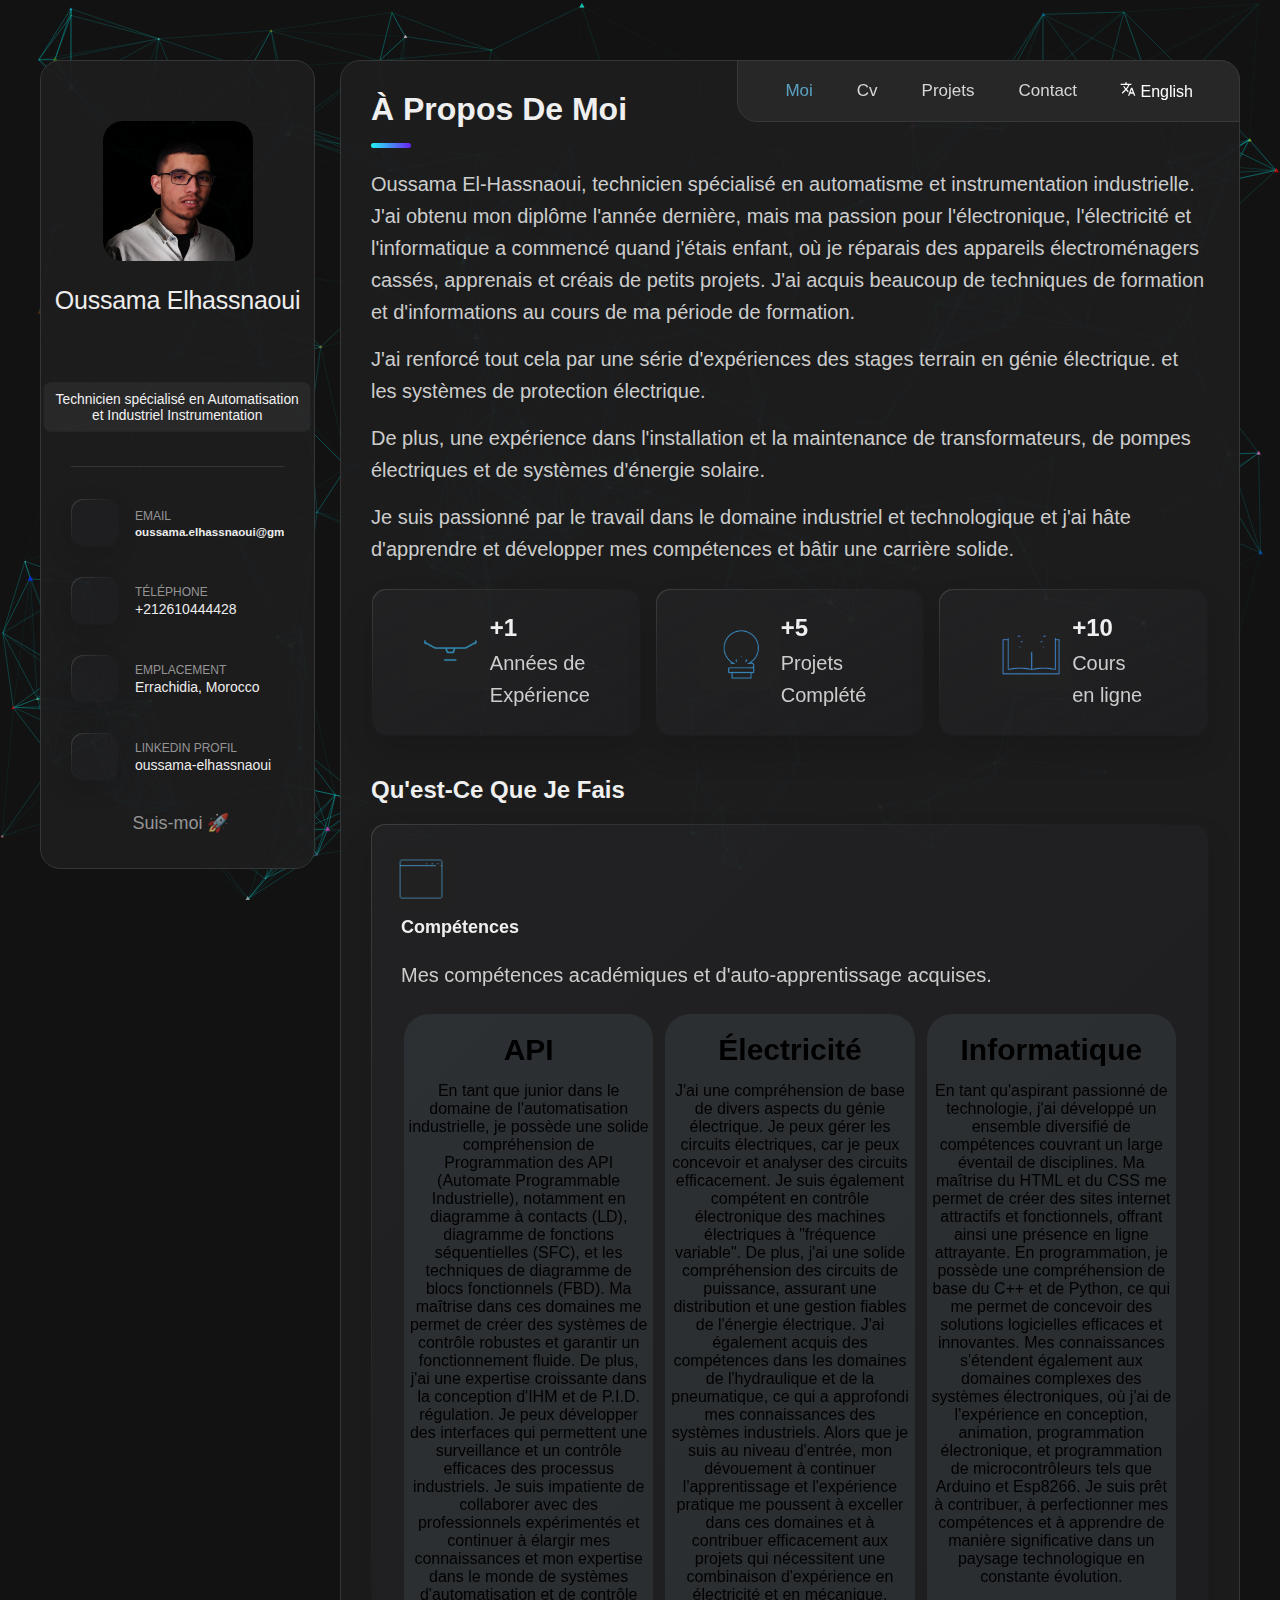
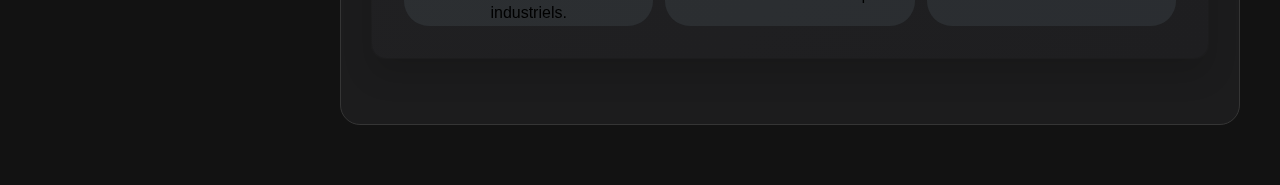
==== indexfr.html @ 09cf2463 "Update indexfr.html" ====
<!DOCTYPE html>
<html lang="en">
  

<meta http-equiv="content-type" content="text/html;charset=utf-8" />
<head>
    <meta charset="UTF-8" />
    <meta http-equiv="X-UA-Compatible" content="IE=edge" />
    <meta name="viewport" content="width=device-width, initial-scale=1.0" />
    <meta name="author" content="Oussama Elhassnaoui" />
    <meta
      name="description"
      content="Découvrez notre portefeuille d'ingénierie électrique et d'API, un exemple de
      innovation et excellence. Explorez l'automatisation industrielle, la distribution d'énergie,
       Solutions IHM et SCADA, conception électrique et programmation experte d'automates.
       Élevez vos projets grâce à notre expertise chevronnée. Contactez-nous aujourd'hui."
    />
    <meta
      name="keywords"
      content="Génie électrique, programmation PLC, automatisation, systèmes de contrôle, automatisation industrielle,
      Circuits électriques, contrôle moteur, distribution d'énergie, conception électrique, logique PLC, IHM (interface homme-machine),
      SCADA (Contrôle de Surveillance et Acquisition de Données), Panneaux Électriques, Capteurs et Actionneurs, Dépannage PLC,
      Entraînements à fréquence variable (VFD), schémas de circuits, sécurité électrique, codes et normes électriques,
      Maintenance électrique, logique de relais, protocoles de communication PLC (par exemple, Modbus, Profibus),
      Contrôle PID (proportionnel-intégral-dérivé), démarreurs de moteur, tests et mesures électriques,
      Matériel PLC, centres de contrôle de moteurs (MCC), transformateurs électriques, conception de panneaux de commande,
      Analyse de charge électrique, développement de logiciels PLC, schémas électriques, applications PLC,
      Intégration de systèmes SCADA, dépannage électrique, entrées et sorties PLC, dispositifs de protection électrique,
      Logique à relais PLC, instrumentation, câblage électrique, contrôle de processus, gestion de l'énergie électrique,
      Protection moteur, instrumentation électrique, simulation PLC, automatisation électrique,
      Pratiques de maintenance électrique, normes de sécurité électrique (par exemple, NFPA 70), intégration des systèmes de contrôle PLC,
      Configuration matérielle de l'automate."
    />
    <meta property="og:image" content="assets/images/logo.webp" />
    <meta itemprop="image" content="assets/images/logo.webp" />
    <meta name="twitter:image" content="assets/images/logo.webp" />

    <meta itemprop="name" content="Oussama Elhassnaoui’s Portfolio" />
    <meta
      itemprop="description"
      content="Découvrez notre portefeuille d'ingénierie électrique et d'API, un exemple de
      innovation et excellence. Explorez l'automatisation industrielle, la distribution d'énergie,
       Solutions IHM et SCADA, conception électrique et programmation experte d'automates.
       Élevez vos projets grâce à notre expertise chevronnée. Contactez-nous aujourd'hui."
    />

    <!-- Facebook Meta Tags -->
    <meta property="og:url" content="https://oussamaelhassnaoui.com/" />
    <meta property="og:type" content="website" />
    <meta property="og:title" content="Oussama Elhassnaoui’s Portfolio" />
    <meta
      property="og:description"
      content="Découvrez notre portefeuille d'ingénierie électrique et d'API, un exemple de
      innovation et excellence. Explorez l'automatisation industrielle, la distribution d'énergie,
       Solutions IHM et SCADA, conception électrique et programmation experte d'automates.
       Élevez vos projets grâce à notre expertise chevronnée. Contactez-nous aujourd'hui."
    />

    <!-- Twitter Meta Tags -->
    <meta name="twitter:card" content="summary_large_image" />
    <meta name="twitter:title" content="Oussama Elhassnaoui’s Portfolio" />
    <meta
      name="twitter:description"
      content="Découvrez notre portefeuille d'ingénierie électrique et d'API, un exemple de
      innovation et excellence. Explorez l'automatisation industrielle, la distribution d'énergie,
       Solutions IHM et SCADA, conception électrique et programmation experte d'automates.
       Élevez vos projets grâce à notre expertise chevronnée. Contactez-nous aujourd'hui."
    />

    <!-- To run the web application in full-screen -->
    <meta name="apple-mobile-web-app-capable" content="yes" />

    <!-- Favicon -->
    <link rel="shortcut icon" href="assets/images/oussama_elhassnaoui_logo.png" type="image/png" />
    <link rel="apple-touch-icon" href="assets/images/oussama_elhassnaoui_logo.png" />

    <title>Oussama_ Elhassnaoui - PLC programmer and Electrical Technician</title>

    <!-- Google Fonts -->
    <link rel="preload" as="font" href="https://fonts.googleapis.com/" />

    <link
      rel="preload"
      as="font"
      href="https://fonts.gstatic.com/"
      crossorigin
    />
    <link
      href="https://fonts.googleapis.com/css2?family=Poppins:wght@300;400;500;600&amp;display=swap"
      rel="preload"
      as="font"
      preload
    />

    <!-- Box Icons -->
    <link
      rel="stylesheet"
      href="../unpkg.com/boxicons%402.1.4/css/boxicons.min.css"
      preload
    />

    <!-- Font Awesome -->
    <link
      rel="stylesheet"
      href="../cdnjs.cloudflare.com/ajax/libs/font-awesome/6.4.0/css/all.min.css"
      integrity="sha512-iecdLmaskl7CVkqkXNQ/ZH/XLlvWZOJyj7Yy7tcenmpD1ypASozpmT/E0iPtmFIB46ZmdtAc9eNBvH0H/ZpiBw=="
      crossorigin="anonymous"
      referrerpolicy="no-referrer"
      preload
    />

    <!-- Custom CSS File Link -->
    <link rel="stylesheet" href="assets/css/style.css" preload />
  </head>

  <body>
    <div class="cs-loader">
      <div class="cs-loader-inner">
        <label>●</label>
        <label>●</label>
        <label>●</label>
        <label>●</label>
        <label>●</label>
        <label>●</label>
      </div>
    </div>

    <div id="particles-js"></div>

    <!-- Main Body -->
    <main>
      <!-- Sidebar Section -->
      <aside class="sidebar" data-sidebar>
        <div class="sidebar-info">
          <figure class="avatar-box">
            <img
              src="assets/images/oussamaelhassnaoui.png"
              alt="Oussama Elhassnaoui"
              width="80"
              height="100%"
            />
          </figure>

          <div class="info-content">
            <h1 class="name" title="Oussama Elhassnaoui">Oussama Elhassnaoui</h1>

            <p class="title">Technicien spécialisé en
                Automatisation<br> et Industriel
                Instrumentation</p>
          </div>

          <button
            class="info_more-btn"
            data-sidebar-btn
            aria-label="Show Contacts"
          >
            <span>mes contacts</span>

            <i class="bx bx-chevron-down info-icon"></i>
          </button>
        </div>

        <div class="sidebar-info_more">
          <div class="separator"></div>

          <ul class="contacts-list">
            <li class="contact-item">
              <div class="icon-box">
                <ion-icon name="mail-outline"></ion-icon>
              </div>

              <div class="contact-info">
                <p class="contact-title">Email</p>

                <a href="mailto:oussama.elhassnaoui@gmail.com" class="contact-link">
                  <h5>oussama.elhassnaoui@gmail.com</h5>
                </a>
              </div>
            </li>

            <li class="contact-item">
              <div class="icon-box">
                <ion-icon name="phone-portrait-outline"></ion-icon>
              </div>

              <div class="contact-info">
                <p class="contact-title">Téléphone</p>

                <a href="tel:+212610444428" class="contact-link">
                  +212610444428
                </a>
              </div>
            </li>

            <li class="contact-item">
              <div class="icon-box">
                <ion-icon name="location-outline"></ion-icon>
              </div>

              <div class="contact-info">
                <p class="contact-title">Emplacement</p>

                <a href="https://www.google.com/maps/place/Errachidia/@31.935034,
                -4.5084968,12z/data=!3m1!4b1!4m6!3m5!1s0xd984a900c95d9db:0xe364e4f136ae
                f8b3!8m2!3d31.927236!4d-4.4284985!16zL20vMGI0czQ2?entry=t
                tu" class="contact-link" target="_blank">Errachidia, Morocco</a>
              </div>
            </li>

            <li class="contact-item">
              <div class="icon-box">
                <ion-icon name="linkedin-outline"></ion-icon>
              </div>

              <div class="contact-info">
                <p class="contact-title">linkedin Profil</p>

                <a href="https://www.linkedin.com/in/oussama-elhassnaoui-b6a0a8259/" 
                class="contact-link" target="_blank">oussama-elhassnaoui</a>
              </div>
            </li>

            <!-- <li class="contact-item">
              <div class="icon-box">
                <ion-icon name="person-circle-outline"></ion-icon>
              </div>

              <div class="contact-info">
                <p class="contact-title">Social Accounts</p>

                <a href="https://linktr.ee/alisamir" class="contact-link">
                  Follow Me
                </a>
              </div>
            </li> -->
          </ul>

          <div class="separator"></div>

          <ul class="social-list">
            <li class="social-item">
              <a
                href="https://www.linktr.ee/oussama.el"
                target="_blank"
                class="social-link"
              >
                <!-- <ion-icon name="person-circle-outline"></ion-icon>  -->
                Suis-moi 🚀
              </a>
            </li>

            <!-- <li class="social-item">
              <a
                href="https://www.facebook.com/alisamir.dev"
                target="_blank"
                class="social-link"
              >
                <ion-icon name="logo-facebook"></ion-icon>
              </a>
            </li>

            <li class="social-item">
              <a
                href="https://www.instagram.com/alisamir.dev"
                class="social-link"
                target="_blank"
              >
                <ion-icon name="logo-instagram"></ion-icon>
              </a>
            </li>

            <li class="social-item">
              <a
                href="https://twitter.com/dev_alisamir"
                target="_blank"
                class="social-link"
              >
                <ion-icon name="logo-twitter"></ion-icon>
              </a>
            </li>

            <li class="social-item">
              <a
                href="https://github.com/alisamirali"
                target="_blank"
                class="social-link"
              >
                <ion-icon name="logo-github"></ion-icon>
              </a>
            </li>

            <li class="social-item">
              <a
                href="https://www.behance.net/alisamirali"
                class="social-link"
                target="_blank"
              >
                <ion-icon name="logo-behance"></ion-icon>
              </a>
            </li> -->
          </ul>
        </div>
      </aside>

      <!-- Main Content -->
      <div class="main-content">
        <!-- Navbar Section -->
        <nav class="navbar">
            <ul class="navbar-list">
                <li class="navbar-item">
                    <button class="navbar-link active" data-nav-link>Moi</button>
                </li>
        
                <li class="navbar-item">
                    <button class="navbar-link" data-nav-link>Cv</button>
                </li>
        
                <li class="navbar-item">
                    <button class="navbar-link" data-nav-link>Projets</button>
                </li>
        
                <!-- <li class="navbar-item">
                    <button class="navbar-link" data-nav-link>Blog</button>
                </li> -->
        
                <li class="navbar-item">
                    <button class="navbar-link" data-nav-link>Contact</button>
                </li>
        
                <!-- Language Switch Button -->
                <li class="navbar-item">
                
                    <a href="indexfr.html" class="language-switch">
                        <svg stroke="currentColor" fill="currentColor" stroke-width="0" 
                        viewBox="0 0 24 24" class="Navbar__StyledMdTranslate-sc-81u832-12 kLcDNU" 
                        height="1em" width="1em" xmlns="http://www.w3.org/2000/svg">
                        <path d="M12.87 15.07l-2.54-2.51.03-.03c1.74-1.94 2.98-4.17 3.71-6.53H17V4h
                        -7V2H8v2H1v1.99h11.17C11.5 7.92 10.44 9.75 9 11.35 8.07 10.32 7.3 9.19 6.69
                         8h-2c.73 1.63 1.73 3.17 2.98 4.56l-5.09 5.02L4 19l5-5 3.11 3.11.76-2.04zM18.5
                          10h-2L12 22h2l1.12-3h4.75L21 22h2l-4.5-12zm-2.62 7l1.62-4.33L19.12 17h-3.24z"></path>
                        </svg>
                        English</a>
                </li>
            </ul>
        </nav>

        <!-- About Section -->
        <article class="about active" data-page="moi">
          <header>
            <h2 class="h2 article-title">À propos de moi</h2>
          </header>

          <section class="about-text">
            <p>
                Oussama El-Hassnaoui, technicien spécialisé en automatisme et instrumentation industrielle.
                  J'ai obtenu mon diplôme l'année dernière, mais ma passion pour l'électronique, l'électricité et l'informatique
                  a commencé quand j'étais enfant, où je réparais des appareils électroménagers cassés, apprenais et créais de petits projets.
                   J'ai acquis beaucoup de techniques de formation et d'informations au cours de ma période de formation. </p>
            <p>
                J'ai renforcé tout cela par une série d'expériences des stages terrain en génie électrique.
                et les systèmes de protection électrique.
            </p>

            <p>
                De plus, une expérience dans l'installation et la maintenance de transformateurs, de pompes électriques et de systèmes d'énergie solaire.
            </p>

            <p>
                Je suis passionné par le travail dans le domaine industriel et technologique et j'ai hâte d'apprendre
                et développer mes compétences et bâtir une carrière solide.
            </p>

            

            <ul class="facts-list">
              <li class="facts-item">
                <div class="facts-icon-box">
                  <img
                    src="assets/images/experience.gif"
                    alt="Experience Icon"
                    width="40"
                    height="100%"
                    loading="lazy"
                  />
                </div>

                <div class="facts-content-box">
                  <h2 class="h2 facts-item-title">+1</h2>

                  <p class="facts-item-text">
                    Années de <br />
                     Expérience
                  </p>
                </div>
              </li>

              <li class="facts-item">
                <div class="facts-icon-box">
                  <img
                    src="assets/images/projects.gif"
                    alt="Projects Icon"
                    width="40"
                    height="100%"
                    loading="lazy"
                  />
                </div>

                <div class="facts-content-box">
                  <h2 class="h2 facts-item-title">+5</h2>

                  <p class="facts-item-text">
                    Projets <br />
                     Complété
                  </p>
                </div>
              </li>

              <li class="facts-item">
                <div class="facts-icon-box">
                  <img
                    src="assets/images/courses.gif"
                    alt="Courses Icon"
                    width="40"
                    height="100%"
                    loading="lazy"
                  />
                </div>

                <div class="facts-content-box">
                  <h2 class="h2 facts-item-title">+10</h2>

                  <p class="facts-item-text">
                    Cours<br>en ligne
                     
                  </p>
                </div>
              </li>

              
            </ul>
          </section>

          <!-- Services Section -->
          <section class="service">
            <h3 class="h3 service-title">Qu'est-ce que je fais</h3>

            <ul class="service-list">
              <li class="service-item">
                <div class="service-icon-box">
                  <img
                    src="assets/images/Algorithm.gif"
                    alt="Web development icon"
                    width="40"
                    height="100%"
                    loading="lazy"
                  />
                </div>

                <div class="service-content-box">
                  <h4 class="h4 service-item-title">Compétences</h4>

                  <p class="service-item-text">
                    Mes compétences académiques et d'auto-apprentissage acquises.
                  </p>
                  
                </div>
                <div class="services-list">
                  <div>
                      <i class="fa-solid fa-code"></i>
                      <h2>API </h2>
                      <p class="services-paragraph">En tant que junior dans le domaine de l'automatisation industrielle, je possède une solide compréhension de  Programmation des API
                        (Automate Programmable Industrielle), notamment en diagramme à contacts (LD), diagramme de fonctions séquentielles (SFC),
                         et les techniques de diagramme de blocs fonctionnels (FBD). Ma maîtrise dans ces domaines me permet de créer des systèmes de contrôle robustes
                         et garantir un fonctionnement fluide. De plus, j'ai une expertise croissante dans la conception d'IHM et de P.I.D. régulation.
                          Je peux développer des interfaces qui permettent une surveillance et un contrôle efficaces des processus industriels. Je suis impatiente de
                          collaborer avec des professionnels expérimentés et continuer à élargir mes connaissances et mon expertise dans le monde de
                          systèmes d'automatisation et de contrôle industriels. </p>
                         <!--<a href="#">Learn more</a>--> 
                         
                  </div>
                  <div>
                      <i class="fa-solid fa-pen-nib"></i>
                      <h2>Électricité</h2>
                      <p class="services-paragraph">J'ai une compréhension de base de divers aspects du génie électrique. Je peux gérer les circuits 
                        électriques, car je peux concevoir et analyser des circuits efficacement. Je suis également compétent en contrôle électronique
                         des machines électriques à "fréquence variable". De plus, j'ai une solide compréhension des circuits de puissance, assurant 
                         une distribution et une gestion fiables de l'énergie électrique. J'ai également acquis des compétences dans les domaines de 
                         l'hydraulique et de la pneumatique, ce qui a approfondi mes connaissances des systèmes industriels. Alors que je suis au 
                         niveau d'entrée, mon dévouement à continuer l'apprentissage et l'expérience pratique me poussent à exceller dans ces domaines
                          et à contribuer efficacement aux projets qui nécessitent une combinaison d'expérience en électricité et en mécanique.</p>
                         <!--<a href="#">Learn more</a>--> 
                  </div>
                  <div>
                      <i class="fa-solid fa-bezier-curve"></i>
                      <h2>Informatique</h2>
                      <p class="services-paragraph">En tant qu'aspirant passionné de technologie, j'ai développé un ensemble diversifié de compétences
                         couvrant un large éventail de disciplines. Ma maîtrise du HTML et du CSS me permet de créer des sites internet attractifs et
                          fonctionnels, offrant ainsi une présence en ligne attrayante. En programmation, je possède une compréhension de base du C++
                           et de Python, ce qui me permet de concevoir des solutions logicielles efficaces et innovantes. Mes connaissances s'étendent
                            également aux domaines complexes des systèmes électroniques, où j'ai de l'expérience en conception, animation, programmation
                             électronique, et programmation de microcontrôleurs tels que Arduino et Esp8266. Je suis prêt à contribuer, à perfectionner
                              mes compétences et à apprendre de manière significative dans un paysage technologique en constante évolution.</p>
                         <!--<a href="#">Learn more</a>--> 
                  </div>
              </div>
              </li>

             <!-- <li class="service-item">
                <div class="service-icon-box">
                  <img
                    src="assets/images/icon-design.svg"
                    alt="design icon"
                    width="40"
                    height="100%"
                    loading="lazy"
                  />
                </div>

                <div class="service-content-box">
                  <h4 class="h4 service-item-title">Web design</h4>

                  <p class="service-item-text">
                    The most modern and high-quality design made at a
                    professional level.
                  </p>
                </div>
              </li>-->

              <!--<li class="service-item">
                <div class="service-icon-box">
                  <img
                    src="assets/images/mentor.webp"
                    alt="Mentor Icon"
                    width="40"
                    height="100%"
                    loading="lazy"
                  />
                </div>

                <div class="service-content-box">
                  <h4 class="h4 service-item-title">Mentorship</h4>

                  <p class="service-item-text">
                    I genuinely love helping fellow developers and learners work
                    on their craft.
                  </p>
                </div>
              </li>-->

              <!--<li class="service-item">   "by me"
                <div class="service-icon-box">
                  <img
                    src="assets/images/icon-app.svg"
                    alt="mobile app icon"
                    width="40"
                    height="100%"
                    loading="lazy"
                  />
                </div>

                <div class="service-content-box">
                  <h4 class="h4 service-item-title">Mobile apps</h4>

                  <p class="service-item-text">
                    Professional development of applications for iOS and
                    Android.
                  </p>
                </div>
              </li>-->

              <!-- <li class="service-item">
                <div class="service-icon-box">
                  <img
                    src="./assets/images/icon-ui.png"
                    alt="camera icon"
                    width="40"
                  />
                </div>

                <div class="service-content-box">
                  <h4 class="h4 service-item-title">UI / UX Design</h4>

                  <p class="service-item-text">
                    I make high-quality designs of any category at a
                    professional level.
                  </p>
                </div>
              </li> -->
            </ul>
          </section>

          
          <!-- Testimonials Modal -->
          <div class="modal-container" data-modal-container>
            <div class="overlay" data-overlay></div>

            <section class="testimonials-modal">
              <button
                class="modal-close-btn"
                data-modal-close-btn
                aria-label="Close Button"
              >
                <ion-icon name="close-outline"></ion-icon>
              </button>

              <div class="modal-img-wrapper">
                <figure class="modal-avatar-box">
                  <img
                    src=""
                    alt=""
                    width="80"
                    height="100%"
                    data-modal-img
                  />
                </figure>

                <img
                  loading="lazy"
                  src=""
                  alt=""
                />
              </div>

              <div class="modal-content">
                <h4 class="h3 modal-title" data-modal-title></h4>

                <time datetime=""></time>

                <div data-modal-text>
                  <p>
                    
                  </p>
                </div>
              </div>
            </section>
          </div>

          <!-- Clients Section -->
          <!-- <section class="clients">
            <h3 class="h3 clients-title">Clients</h3>

            <ul class="clients-list has-scrollbar">
              <li class="clients-item">
                <a href="#">
                  <img
                    src="./assets/images/logo-1-color.png"
                    alt="client logo"
                  />
                </a>
              </li>

              <li class="clients-item">
                <a href="#">
                  <img
                    src="./assets/images/logo-2-color.png"
                    alt="client logo"
                  />
                </a>
              </li>

              <li class="clients-item">
                <a href="#">
                  <img
                    src="./assets/images/logo-3-color.png"
                    alt="client logo"
                  />
                </a>
              </li>

              <li class="clients-item">
                <a href="#">
                  <img
                    src="./assets/images/logo-4-color.png"
                    alt="client logo"
                  />
                </a>
              </li>

              <li class="clients-item">
                <a href="#">
                  <img
                    src="./assets/images/logo-5-color.png"
                    alt="client logo"
                  />
                </a>
              </li>

              <li class="clients-item">
                <a href="#">
                  <img
                    src="./assets/images/logo-6-color.png"
                    alt="client logo"
                  />
                </a>
              </li>
            </ul>
          </section> -->
        </article>

        <!-- Resume Section -->
        <article class="resume" data-page="cv">
          <header>
            <h2 class="h2 article-title">Mon CV</h2>
          </header>

          <!-- Education -->
          <section class="timeline">
            <div class="title-wrapper">
              <div class="icon-box">
                <ion-icon name="book-outline"></ion-icon>
              </div>

              <h3 class="h3">Éducation</h3>
            </div>

            <ol class="timeline-list">
              <li class="timeline-item">
                <h4 class="h4 timeline-item-title">Lycée Sijilmasa</h4>

                <span>2018</span>

                <p class="timeline-text">
                    Baccalauréat en Science Physique,
                  <br />
                  Lycée Sijilmasa Errachidia.
                </p>
              </li>
              <li class="timeline-item">
                <h4 class="h4 timeline-item-title">Institut Spécialisé de Technologie Appliquée</h4>

                <span>2020 — 2022</span>

                <p class="timeline-text">
                    Diplôme de Technicien Spécialisé en Automatisation
                    et instruments industriels,
                  <br />
                  Institut Spécialisé de Technologie Appliquée Mohamed El Fassi Errachidia.
                </p>
              </li>
            </ol>
          </section>

          <!-- courses and  Certificates -->
          <section class="timeline">
            <div class="title-wrapper">
              <div class="icon-box">
                <ion-icon name="briefcase-outline"></ion-icon>
              </div>

              <h3 class="h3">cours</h3>
            </div>

            <ol class="timeline-list">
              <li class="timeline-item">
                <h4 class="h4 timeline-item-title">Cours en ligne d'informatique à Harvard</h4>

                <span>2019</span>

                <p class="timeline-text">
                <a href="https://pll.harvard.edu/course/cs50-introduction-computer-science?delta=0" class="harverd"
                target="_blank">Harvard en ligne site-web</a></p>
              </li>

              <li class="timeline-item">
                <h4 class="h4 timeline-item-title">
                    Cours en ligne de Harvard Introduction à la programmation avec Python
                </h4>

                <span>2022</span>

                <p class="timeline-text"><a href="https://pll.harvard.edu/subject/python" class="harverd"
                  target="_blank">Harvard en ligne site-web</a></p>
              </li>

              <li class="timeline-item">
                <h4 class="h4 timeline-item-title">Création de site web HTML, CSS, JAVASCRIPT-basic</h4>

                <span>Février 2023 — mars 2023</span>

                <p class="timeline-text">
                    Cours en youtube - 2 Mois
                </p>
              </l>

              <li class="timeline-item">
                <h4 class="h4 timeline-item-title">"Gestion et Sécurité"</h4>

                <span>Avril 2023 — mai 2023</span>

                <p class="timeline-text">
                   "Pluralsigh" 
                </p>
              </li>
              <li class="timeline-item">
                <h4 class="h4 timeline-item-title">Siemens S7-1200 PLC & HMI from Scratch using TIA cours </h4>

                <span>Juin 2023 — Septembre 2023</span>

                <p class="timeline-text">
                   Udemy 
                </p>
              </li>
              <li class="timeline-item">
                <h4 class="h4 timeline-item-title">Motion & Robotic Systems course "KUKA, FANUC, ABB"</h4>

                <span> Septembre 2023</span>

                <p class="timeline-text">
                   Udemy 
                </p>
              </li>
            </ol>
          </section>

          <!-- Experience -->
          <section class="timeline">
            <div class="title-wrapper">
              <div class="icon-box">
                <ion-icon name="briefcase-outline"></ion-icon>
              </div>

              <h3 class="h3">Expérience</h3>
            </div>

            <ol class="timeline-list">
              <li class="timeline-item">
                <h4 class="h4 timeline-item-title">Stage de fin de formation à l'ONEE </h4>

                <span>avril 2022 - mai 2022 — Présentiel</span>

                <p class="timeline-text"><a href="http://www.one.org.ma/" class="harverd"
                  target="_blank">Office national marocain de l'électricité</a></p>
              </li>

              <li class="timeline-item">
                <h4 class="h4 timeline-item-title">
                    Technicien stagiaire chef de  Sécurité et de la Circulation des Trains

                </h4>

                <span>Octobre 2022 - janvier 2023</span>

                <p class="timeline-text"><p class="timeline-text"><a href="https://www.oncf.ma/en/Company" class="harverd"
                  target="_blank">office national de Chemin de fer  </a></p>
              </li>

              <li class="timeline-item">
                <h4 class="h4 timeline-item-title">Formation à l'installation et à la maintenance de transformateurs, de pompes électriques et de systèmes d'énergie solaire.</h4>
                <span>Mai 2023 — .........</span>

                <p class="timeline-text">
                   Errachidia
                </p>
              </li><br>
              
            </ol>
            <a class="downloadcv" href="assets\images\oussama_elhassnaoui-Fr-cv.pdf" download=""><button  class="btn btn2">Télécharger CV</button></a>
          </section>

          <!-- Skills Section -->
          
        </article>

        <!-- Portfolio Section -->
        <article class="portfolio" data-page="projets">
          <header>
            <h2 class="h2 article-title">Projects</h2>
          </header>

          <section class="projects">
            <ul class="filter-list">
              <li class="filter-item">
                
              </li>

              
            </ul>

            <div class="filter-select-box">
              <button
                class="filqter-select"
                data-select
                aria-label="Select Category"
              >
                <div class="select-value" data-select-value>
                  
                </div>

                <div class="select-icon">
                  <ion-icon name="chevron-down"></ion-icon>
                </div>
              </button>

              <ul class="select-list">
                <li class="select-item">
                  
                </li>

                
              </ul>
            </div>

            <ul class="project-list">
              <li
                class="project-item active"
                data-filter-item
                data-category="react js"
              >
                <a href="https://github.com/oussel25/Presentation.git" target="_blank">

                  <h3 class="project-title">Contrôler les appareils à distance</h3>

                  <p class="project-category">Projet domotique qui combine de manière transparente la puissance de l'ESP8266,
                    Sinric Pro et Alexa Home Assistant pour apporter un contrôle intelligent du bout des doigts. Transformer
                     votre maison en un havre intelligent et connecté où vous pouvez gérer sans effort vos appareils avec la voix
                      commandes et télécommande.
                  </p>
                  
                  
                  <figure class="project-img">
                    <div class="project-item-icon-box">
                      <ion-icon name="eye-outline"></ion-icon>
                    </div>

                    <img
                      loading="lazy"
                      src="assets/images/projects-images/103.png"
                      alt="Movix App"
                    />
                  </figure>

                  
                </a>
              </li>

              <li
                class="project-item active"
                data-filter-item
                data-category="next js"
              >
                <a href="https://github.com/oussel25/PLC-TP" target="_blank">

                  <h3 class="project-title">Automate programmable industrielle Projets</h3>

                  <p class="project-category">Projets de Unity Pro et TIA Portal</p>

                  <figure class="project-img">
                    <div class="project-item-icon-box">
                      <ion-icon name="eye-outline"></ion-icon>
                    </div>

                    <img
                      loading="lazy"
                      src="assets/images/projects-images/104.png"
                      alt="Spotifx App"
                    />
                  </figure>

                  
                </a>
              </li>

              <li
                class="project-item active"
                data-filter-item
                data-category="react js"
              >
                <a href="https://udemy-clone-ali.vercel.app/" target="_blank">

                  <h3 class="project-title">Programmation</h3>

                  <p class="project-category">Développement web</p>

                  <figure class="project-img">
                    <div class="project-item-icon-box">
                      <ion-icon name="eye-outline"></ion-icon>
                    </div>

                    <img
                      loading="lazy"
                      src="assets/images/projects-images/102.png"
                      alt="Udemy Clone"
                    />
                  </figure>

                  
                </a>
              </li>

              <!--<li
                class="project-item active"
                data-filter-item
                data-category="react js"
              >
                <a href="https://summarly-ai.vercel.app/" target="_blank">

                  <h3 class="project-title">Summarly</h3>

                  <p class="project-category">Web Development</p>

                  <figure class="project-img">
                    <div class="project-item-icon-box">
                      <ion-icon name="eye-outline"></ion-icon>
                    </div>

                    <img
                      loading="lazy"
                      src="assets/images/projects-images/96.webp"
                      alt="Summarly"
                    />
                  </figure>

                  
                </a>
              </li>-->

             <!-- <li
                class="project-item active"                 For new projects
                data-filter-item
                data-category="react js"
              >
                <a href="https://tube-clone.vercel.app/" target="_blank">
                  <figure class="project-img">
                    <div class="project-item-icon-box">
                      <ion-icon name="eye-outline"></ion-icon>
                    </div>

                    <img
                      loading="lazy"
                      src="assets/images/projects-images/75.webp"
                      alt="TubeClone"
                    />
                  </figure>

                  <h3 class="project-title">YouTube Clone</h3>

                  <p class="project-category">Web Development</p>
                </a>
              </li>

              <li
                class="project-item active"
                data-filter-item
                data-category="react js"
              >
                <a
                  href="https://disneyplus-clone-185f6.web.app/"
                  target="_blank"
                >
                  <figure class="project-img">
                    <div class="project-item-icon-box">
                      <ion-icon name="eye-outline"></ion-icon>
                    </div>

                    <img
                      loading="lazy"
                      src="assets/images/projects-images/87.webp"
                      alt="Disney+ Clone"
                    />
                  </figure>

                  <h3 class="project-title">Disney+ Clone</h3>

                  <p class="project-category">Web Development</p>
                </a>
              </li>-->

        
            </ul>

            <p class="portfolio-signature">
                J’apprécie vraiment votre intérêt pour mon portfolio. <br />
                Si vous avez des commentaires ou des questions, n'hésitez pas
                atteindre.
            </p>
          </section>
        </article>

        <!-- Blog Section -->

        <!-- Contact Section -->
        <article class="contact" data-page="contact">
          <header>
            <h2 class="h2 article-title">Formulaire de contact</h2>
          </header>

          <section class="contact-form">
            <h3 class="h3 form-title">Contactez moi</h3>

            <div class="contact-right">
              <form name="submit-to-google-sheet" >
                 <input type="text" name="Name" placeholder="Nom" required>
                 <input type="email" name="Email" placeholder="Email" required>
                 <textarea name="Message" placeholder="Message"></textarea>
                 <button type="submit"class="btn btn2">Envoyer</button>
               </form>
               <span id="msg"></span>
          
             </div>
             <div class="servericon">
              <img src="assets/images/Server.gif" alt="server Icon" width="500" height="100%" loading="lazy"  border-radius="10px">
            </div>
          </section>
        </article>
      </div>
    </main>

    <!-- <script
      src="//code.tidio.co/1a0y9zb1gkgoh1rs1wbp3yots9ufle1h.js"
      async
    ></script> -->
    <script
      src="../cdnjs.cloudflare.com/ajax/libs/font-awesome/6.4.0/js/all.min.js"
      integrity="sha512-fD9DI5bZwQxOi7MhYWnnNPlvXdp/2Pj3XSTRrFs5FQa4mizyGLnJcN6tuvUS6LbmgN1ut+XGSABKvjN0H6Aoow=="
      crossorigin="anonymous"
      referrerpolicy="no-referrer"
      defer
    ></script>

    <!-- particles.js -->
    <script src="assets/js/particles.js" defer></script>

    <!-- Ion Icons Link -->
    <script
      type="module"
      src="../unpkg.com/ionicons%405.5.2/dist/ionicons/ionicons.esm.js"
      defer
    ></script>

    <script
      nomodule
      src="../unpkg.com/ionicons%405.5.2/dist/ionicons/ionicons.js"
      defer
    ></script>

    <!-- Custom JS File Link -->
    <script src="assets/js/script.js" defer></script>

    <script defer>
      window.onbeforeunload = function () {
        window.scrollTo(0, 0);
      };
    </script>
  </body>
</html>
---- assets/css/style.css ----
:root {
  --bg-gradient-onyx: linear-gradient(to bottom right,
      hsl(240, 1%, 25%) 3%,
      hsl(0, 0%, 19%) 97%);
  --bg-gradient-jet: linear-gradient(to bottom right,
      hsla(240, 1%, 18%, 0.251) 0%,
      hsla(240, 2%, 11%, 0) 100%),
    hsl(240, 2%, 13%);
  --bg-gradient-yellow-1: linear-gradient(to bottom right,
      #24f7fe,
      hsla(36, 100%, 69%, 0) 50%);
  --bg-gradient-yellow-2: linear-gradient(135deg,
      hsla(192, 100%, 71%, 0.251) 0%,
      hsla(35, 100%, 68%, 0) 59.86%),
    hsl(240, 2%, 13%);
  --border-gradient-onyx: linear-gradient(to bottom right,
      hsl(0, 0%, 25%) 0%,
      hsla(0, 0%, 25%, 0) 50%);
  --text-gradient-yellow: linear-gradient(to right, #24fefe, #7024fe);
  --jet: hsl(0, 0%, 22%);
  --onyx: hsl(240, 1%, 17%);
  --eerie-black-1: hsl(240, 2%, 13%);
  --eerie-black-2: hsl(240, 2%, 12%);
  --smoky-black: hsl(0, 0%, 7%);
  --white-1: hsl(0, 0%, 100%);
  --white-2: hsl(0, 0%, 98%);
  --orange-yellow-crayola: hsla(199, 100%, 72%, 0.712);
  --vegas-gold: #58a9fe9e;
  --light-gray: hsl(0, 0%, 84%);
  --light-gray-70: hsla(0, 0%, 84%, 0.7);
  --bittersweet-shimmer: hsl(216.46deg 43% 51% / 59%);
  --ff-poppins: "Poppins", sans-serif;
  --fs-1: 24px;
  --fs-2: 18px;
  --fs-3: 17px;
  --fs-4: 16px;
  --fs-5: 25px;
  --fs-6: 17px;
  --fs-7: 13px;
  --fs-8: 11px;
  --fw-300: 300;
  --fw-400: 400;
  --fw-500: 500;
  --fw-600: 600;
  --shadow-1: -4px 8px 24px hsla(0, 0%, 0%, 0.25);
  --shadow-2: 0 16px 30px hsla(0, 0%, 0%, 0.25);
  --shadow-3: 0 16px 40px hsla(0, 0%, 0%, 0.25);
  --shadow-4: 0 25px 50px hsla(0, 0%, 0%, 0.15);
  --shadow-5: 0 24px 80px hsla(0, 0%, 0%, 0.25);
  --transition-1: 0.25s ease;
  --transition-2: 0.5s ease-in-out;
}

/* Rest */

*,
*::before,
*::after {
  margin: 0;
  padding: 0;
  box-sizing: border-box;
}

a {
  text-decoration: none;
}

li {
  list-style: none;
}

img,
ion-icon,
a,
button,
time,
span {
  display: block;
}

button {
  font: inherit;
  background: none;
  border: none;
  text-align: left;
  cursor: pointer;
}

input,
textarea {
  display: block;
  width: 100%;
  background: none;
  font: inherit;
}

::selection {
  background: var(--orange-yellow-crayola);
  color: var(--smoky-black);
}

:focus {
  outline-color: var(--orange-yellow-crayola);
}

html {
  font-family: var(--ff-poppins);
  font-display: swap;
  -webkit-tap-highlight-color: transparent !important;
}

body {
  background: var(--smoky-black);
  font-display: swap;
}

/* ----- */
.cs-loader {
  position: fixed;
  top: 0;
  left: 0;
  right: 0;
  bottom: 0;
  height: 100vh;
  width: 100%;
  z-index: 100000;
  background-color: black;
  display: flex;
  align-items: center;
  justify-content: center;
  flex-wrap: wrap;
}

.cs-loader-inner {
  transform: translate(-50%);
  top: 50%;
  left: 50%;
  position: absolute;
  width: calc(100% - 200px);
  color: #6330ec;
  text-align: center;
}

.cs-loader-inner label {
  font-size: 20px;
  opacity: 0;
  display: inline-block;
}

@keyframes lol {
  0% {
    opacity: 0;
    transform: translateX(-300px);
  }

  33% {
    opacity: 1;
    transform: translateX(0px);
  }

  66% {
    opacity: 1;
    transform: translateX(0px);
  }

  100% {
    opacity: 0;
    transform: translateX(300px);
  }
}

@-webkit-keyframes lol {
  0% {
    opacity: 0;
    -webkit-transform: translateX(-300px);
  }

  33% {
    opacity: 1;
    -webkit-transform: translateX(0px);
  }

  66% {
    opacity: 1;
    -webkit-transform: translateX(0px);
  }

  100% {
    opacity: 0;
    -webkit-transform: translateX(300px);
  }
}

.cs-loader-inner label:nth-child(6) {
  -webkit-animation: lol 3s infinite ease-in-out;
  animation: lol 3s infinite ease-in-out;
}

.cs-loader-inner label:nth-child(5) {
  -webkit-animation: lol 3s 100ms infinite ease-in-out;
  animation: lol 3s 100ms infinite ease-in-out;
}

.cs-loader-inner label:nth-child(4) {
  -webkit-animation: lol 3s 200ms infinite ease-in-out;
  animation: lol 3s 200ms infinite ease-in-out;
}

.cs-loader-inner label:nth-child(3) {
  -webkit-animation: lol 3s 300ms infinite ease-in-out;
  animation: lol 3s 300ms infinite ease-in-out;
}

.cs-loader-inner label:nth-child(2) {
  -webkit-animation: lol 3s 400ms infinite ease-in-out;
  animation: lol 3s 400ms infinite ease-in-out;
}

.cs-loader-inner label:nth-child(1) {
  -webkit-animation: lol 3s 500ms infinite ease-in-out;
  animation: lol 3s 500ms infinite ease-in-out;
}

/* ----- */

#particles-js {
  position: fixed;
  top: 0;
  left: 0;
  width: 100%;
  height: 100vh;
  z-index: -1;
}

/* Reused Styles */

.sidebar,
article {
  background: var(--eerie-black-2);
  border: 1px solid var(--jet);
  border-radius: 20px;
  padding: 15px;
  /* box-shadow: var(--shadow-1); */
  z-index: 1;
}

.separator {
  width: 100%;
  height: 1px;
  background: var(--jet);
  margin: 16px 0;
}

.icon-box {
  position: relative;
  background: var(--border-gradient-onyx);
  width: 30px;
  height: 30px;
  border-radius: 8px;
  display: flex;
  justify-content: center;
  align-items: center;
  font-size: 16px;
  color: var(--orange-yellow-crayola);
  box-shadow: var(--shadow-1);
  z-index: 1;
}

.icon-box::before {
  content: "";
  position: absolute;
  inset: 1px;
  background: var(--eerie-black-1);
  border-radius: inherit;
  z-index: -1;
}

.icon-box ion-icon {
  --ionicon-stroke-width: 35px;
}

article {
  display: none;
}

article.active {
  display: block;
  animation: fade 0.5s ease backwards;
  opacity: 96%;
}

@keyframes fade {
  0% {
    opacity: 0;
  }

  100% {
    opacity: 1;
  }
}

.h2,
.h3,
.h4,
.h5 {
  color: var(--white-2);
  text-transform: capitalize;
}

.h2 {
  font-size: var(--fs-1);
}

.h3 {
  font-size: var(--fs-2);
}

.h4 {
  font-size: var(--fs-4);
}

.h5 {
  font-size: var(--fs-7);
  font-weight: var(--fw-500);
}

.article-title {
  position: relative;
  padding-bottom: 7px;
}

.article-title::after {
  content: "";
  position: absolute;
  bottom: 0;
  left: 0;
  width: 30px;
  height: 3px;
  background: var(--text-gradient-yellow);
  border-radius: 3px;
}

.has-scrollbar::-webkit-scrollbar {
  width: 5px;
  height: 5px;
}

.has-scrollbar::-webkit-scrollbar-track {
  background: var(--onyx);
  border-radius: 5px;
}

.has-scrollbar::-webkit-scrollbar-thumb {
  background: var(--orange-yellow-crayola);
  border-radius: 5px;
}

.has-scrollbar::-webkit-scrollbar-button {
  width: 20px;
}

.content-card {
  position: relative;
  background: var(--border-gradient-onyx);
  padding: 15px;
  padding-top: 45px;
  border-radius: 14px;
  box-shadow: var(--shadow-2);
  cursor: pointer;
  z-index: 1;
}

.content-card::before {
  content: "";
  position: absolute;
  inset: 1px;
  background: var(--bg-gradient-jet);
  border-radius: inherit;
  z-index: -1;
}

/* Main */

main {
  margin: 15px 12px;
  margin-bottom: 75px;
  min-width: 259px;
}

/* Sidebar */

.sidebar {
  margin-bottom: 15px;
  max-height: 112px;
  overflow: hidden;
  transition: var(--transition-2);
}

.sidebar.active {
  max-height: 405px;
}

.sidebar-info {
  position: relative;
  display: flex;
  justify-content: flex-start;
  align-items: center;
  gap: 15px;
}

.avatar-box {
  background: var(--bg-gradient-onyx);
  border-radius: 20px;
}

.avatar-box img {
  border-radius: 20px;
  
}

.info-content .name {
  color: var(--white-2);
  font-size: var(--fs-1);
  font-weight: var(--fw-500);
  letter-spacing: -0.25px;
  margin-bottom: 10px;
}

.info-content .title {
  color: var(--white-1);
  background: var(--onyx);
  font-size: var(--fs-7);
  font-weight: var(--fw-300);
  width: max-content;
  padding: 3px 12px;
  border-radius: 8px;
}

.info_more-btn {
  position: absolute;
  top: -15px;
  right: -15px;
  border-radius: 0 15px;
  display: flex;
  align-items: center;
  justify-content: center;
  gap: 0.2rem;
  font-size: 13px;
  color: var(--orange-yellow-crayola);
  background: var(--border-gradient-onyx);
  padding: 8px 10px;
  box-shadow: var(--shadow-2);
  transition: var(--transition-1);
  z-index: 1;
}

.info_more-btn::before {
  content: "";
  position: absolute;
  inset: 1px;
  border-radius: inherit;
  background: var(--bg-gradient-jet);
  transition: var(--transition-1);
  z-index: -1;
}

.info_more-btn:hover,
.info_more-btn:focus {
  background: var(--bg-gradient-yellow-1);
}

.info_more-btn:hover::before,
.info_more-btn:focus::before {
  background: var(--bg-gradient-yellow-2);
}

.info_more-btn span {
  display: block;
  text-align: center;
}

.info_more-btn i {
  font-size: 1.2rem;
}

.sidebar-info_more {
  opacity: 0;
  visibility: hidden;
  transition: var(--transition-2);
}

.sidebar.active .sidebar-info_more {
  opacity: 1;
  visibility: visible;
}

.contacts-list {
  display: grid;
  grid-template-columns: 1fr;
  gap: 16px;
}

.contact-item {
  min-width: 100%;
  display: flex;
  align-items: center;
  gap: 16px;
}

.contact-info {
  max-width: calc(100% - 46px);
  width: calc(100% - 46px);
}

.contact-title {
  color: var(--light-gray-70);
  font-size: var(--fs-8);
  text-transform: uppercase;
  margin-bottom: 2px;
}

.contact-info :is(.contact-link, time, address) {
  color: var(--white-2);
  font-size: var(--fs-7);
}

.contact-info address {
  font-style: normal;
}

.social-list {
  display: flex;
  justify-content: flex-start;
  align-items: center;
  gap: 15px;
  padding-bottom: 4px;
  padding-left: 7px;
}

.social-item .social-link {
  display: flex;
  align-items: center;
  justify-content: center;
  gap: 0.5rem;
  color: var(--light-gray-70);
  font-size: 18px;
}

.social-item .social-link:hover {
  color: #24fee699;
}

/* Navbar */

.navbar {
  position: fixed;
  bottom: 0;
  left: 0;
  width: 100%;
  background: hsla(240, 1%, 17%, 0.75);
  backdrop-filter: blur(30px);
  border: 1px solid var(--jet);
  border-radius: 12px 12px 0 0;
  box-shadow: var(--shadow-2);
  z-index: 5;
}

.navbar-list {
  display: flex;
  flex-wrap: wrap;
  justify-content: center;
  align-items: center;
  padding: 0 10px;
}

.navbar-link {
  color: var(--light-gray);
  font-size: var(--fs-8);
  padding: 20px 7px;
  transition: color var(--transition-1);
}

.navbar-link:hover,
.navbar-link:focus {
  color: var(--light-gray-70);
}

.navbar-link.active {
  color: var(--orange-yellow-crayola);
}

.language-switch {
  color: #fff;
    border: none;
    border-radius: 5px;
    padding: 7px 6px;
    cursor: pointer;
    transition: background-color 0.3s;
    font-size: 16px;
}

/* Style for the button in hover state */
.language-switch:hover {
  background-color: #0056b3;
}

/* About */

.about .article-title {
  margin-bottom: 15px;
}

.about-text {
  color: var(--light-gray);
  font-size: var(--fs-6);
  font-weight: var(--fw-300);
  line-height: 1.6;
}

.about-text p {
  margin-bottom: 15px;
}

.facts-list {
  display: grid;
  grid-template-columns: repeat(4, 1fr);
  gap: 15px;
  margin-top: 2rem;
}

.facts-item {
  position: relative;
  background: var(--border-gradient-onyx);
  padding: 20px 20px 10px 20px;
  border-radius: 14px;
  box-shadow: var(--shadow-2);
  z-index: 1;
  display: flex;
  align-items: start;
  justify-content: center;
  gap: 15px;
  height: max-content;
}

.facts-item::before {
  content: "";
  position: absolute;
  inset: 1px;
  background: var(--bg-gradient-jet);
  border-radius: inherit;
  z-index: -1;
}

.facts-icon-box {
  margin-bottom: 10px;
}

.facts-icon-box img {
  margin: auto;
  scale: 1.6;
}

.facts-item-title {
  font-size: 1.5rem;
}

.facts-item-text {
  color: var(--light-gray);
  font-size: var(--fs-6);
  font-weight: var(--fw-3);
  line-height: 1.6;
}

/* Services */
.service {
  margin-bottom: 35px;
}

.service-title {
  margin-bottom: 20px;
}

.service-list {
  display: block;
  grid-template-columns: 1fr;
  gap: 20px;
}

.service-item {
  position: relative;
  background: var(--border-gradient-onyx);
  padding: 20px;
  border-radius: 14px;
  box-shadow: var(--shadow-2);
  z-index: 1;
}

.service-item::before {
  content: "";
  position: absolute;
  inset: 1px;
  background: var(--bg-gradient-jet);
  border-radius: inherit;
  z-index: -1;
}

.service-icon-box {
  margin-bottom: 10px;
}

.service-icon-box img {
  display: inline;
  margin-bottom: 14px;
  scale: 1.5;
}

.service-content-box {
  text-align: center;
}

.service-item-title {
  margin-bottom: 7px;
}

.service-item-text {
  color: var(--light-gray);
    font-size: var(--fs-6);
    font-weight: var(--fw-3);
    line-height: 1.6;
    margin-top: 21px;
    margin-bottom: 23px;
}

.services-list {
  display: grid;
  grid-template-columns: repeat(auto-fit, minmax(211px, 1fr));
  grid-gap: 14px;
  margin: 3px;
  text-align: center;
}
.services-list div {
  background: #4d5b604a;
  padding: 4px;
  font-size: 13px;
  font-weight: 300;
  border-radius: 25px;
  transition: background 0.3s,transform 0.3s;
}
.services-list div i {
  font-size: 50px;
  margin-bottom: 30px;
}
.services-list div h2 {
  font-size: 30px;
  font-weight: bold;
  margin: 15px;
}
.services-paragraph {
  font-size: 16px;
}


/* Testimonials */

.testimonials {
  margin-bottom: 30px;
}

.testimonials-title {
  margin-bottom: 20px;
}

.testimonials-list {
  display: flex;
  justify-content: flex-start;
  align-items: flex-start;
  gap: 15px;
  margin: 0 -15px;
  padding: 25px 15px;
  padding-bottom: 35px;
  overflow-x: auto;
  scroll-behavior: smooth;
  overscroll-behavior-inline: contain;
  scroll-snap-type: inline mandatory;
}

.testimonials-item {
  min-width: 100%;
  scroll-snap-align: center;
}

.testimonials-avatar-box {
  position: absolute;
  top: 0;
  left: 0;
  transform: translate(15px, -25px);
  background: var(--bg-gradient-onyx);
  border-radius: 14px;
  box-shadow: var(--shadow-1);
}

.testimonials-item-title {
  margin-bottom: 7px;
}

.testimonials-text {
  color: var(--light-gray);
  font-size: var(--fs-6);
  font-weight: var(--fw-300);
  line-height: 1.6;
  display: -webkit-box;
  line-clamp: 4;
  -webkit-line-clamp: 4;
  -webkit-box-orient: vertical;
  overflow: hidden;
}

/* Testimonials Modal */

.modal-container {
  position: fixed;
  top: 0;
  left: 0;
  width: 100%;
  height: 100%;
  display: flex;
  justify-content: center;
  align-items: center;
  overflow-y: auto;
  overscroll-behavior: contain;
  z-index: 20;
  pointer-events: none;
  visibility: hidden;
}

.modal-container::-webkit-scrollbar {
  display: none;
}

.modal-container.active {
  pointer-events: all;
  visibility: visible;
}

.overlay {
  position: fixed;
  top: 0;
  left: 0;
  width: 100%;
  height: 100vh;
  background: hsl(0, 0%, 5%);
  opacity: 0;
  visibility: hidden;
  pointer-events: none;
  z-index: 1;
  transition: var(--transition-1);
}

.overlay.active {
  opacity: 0.8;
  visibility: visible;
  pointer-events: all;
}

.testimonials-modal {
  background: var(--eerie-black-2);
  position: relative;
  padding: 15px;
  margin: 15px 12px;
  border: 1px solid var(--jet);
  border-radius: 14px;
  box-shadow: var(--shadow-5);
  transform: scale(1.2);
  opacity: 0;
  transition: var(--transition-1);
  z-index: 2;
}

.modal-container.active .testimonials-modal {
  transform: scale(1);
  opacity: 1;
}

.modal-close-btn {
  position: absolute;
  top: 15px;
  right: 15px;
  background: var(--onyx);
  border-radius: 8px;
  width: 32px;
  height: 32px;
  display: flex;
  justify-content: center;
  align-items: center;
  color: var(--white-2);
  font-size: 18px;
  opacity: 0.7;
}

.modal-close-btn:hover,
.modal-close-btn:focus {
  opacity: 1;
}

.modal-close-btn ion-icon {
  --ionicon-stroke-width: 50px;
}

.modal-avatar-box {
  background: var(--bg-gradient-onyx);
  width: max-content;
  border-radius: 14px;
  margin-bottom: 15px;
  box-shadow: var(--shadow-2);
}

.modal-img-wrapper>img {
  display: none;
}

.modal-title {
  margin-bottom: 4px;
}

.modal-content time {
  font-size: var(--fs-6);
  color: var(--light-gray-70);
  font-weight: var(--fw-300);
  margin-bottom: 10px;
}

.modal-content p {
  color: var(--light-gray);
  font-size: var(--fs-6);
  font-weight: var(--fw-300);
  line-height: 1.6;
}

/* Clients */

.clients {
  margin-bottom: 15px;
}

.clients-list {
  display: flex;
  justify-content: flex-start;
  align-items: flex-start;
  gap: 15px;
  margin: 0 -15px;
  padding: 25px;
  padding-bottom: 25px;
  overflow-x: auto;
  scroll-behavior: smooth;
  overscroll-behavior-inline: contain;
  scroll-snap-type: inline mandatory;
  scroll-padding-inline: 25px;
}

.clients-item {
  min-width: 50%;
  scroll-snap-align: start;
}

.clients-item img {
  width: 100%;
  filter: grayscale(1);
  transition: var(--transition-1);
}

.clients-item img:hover {
  filter: grayscale(0);
}

/* Resume */

.article-title {
  margin-bottom: 30px;
}

/* Education */

.timeline {
  margin-bottom: 30px;
}

.timeline .title-wrapper {
  display: flex;
  align-items: center;
  gap: 15px;
  margin-bottom: 25px;
}

.timeline-list {
  font-size: var(--fs-6);
  margin-left: 45px;
}

.timeline-item {
  position: relative;
}

.timeline-item:not(:last-child) {
  margin-bottom: 20px;
}

.timeline-item-title {
  font-size: var(--fs-6);
  line-height: 1.3;
  margin-bottom: 7px;
}

.timeline-list span {
  color: var(--vegas-gold);
  font-weight: var(--fw-400);
  line-height: 1.6;
}

.timeline-item:not(:last-child)::before {
  content: "";
  position: absolute;
  top: -25px;
  left: -30px;
  width: 1px;
  height: calc(100% + 50px);
  background: var(--jet);
}

.timeline-item::after {
  content: "";
  position: absolute;
  top: 5px;
  left: -33px;
  height: 6px;
  width: 6px;
  background: var(--text-gradient-yellow);
  border-radius: 50%;
  box-shadow: 0 0 0 4px var(--jet);
}

.timeline-text {
  color: var(--light-gray);
  font-weight: var(--fw-300);
  line-height: 1.6;
}

/* Skills */

.skill h3 {
  text-align: center;
  margin-bottom: 2rem;
}

.skills-title {
  margin-bottom: 20px;
}

.skills-list {
  display: flex;
  align-items: center;
  justify-content: center;
  gap: 2rem;
  flex-wrap: wrap;
}

.skills-item {
  width: 6rem;
  display: flex;
  flex-direction: column;
  align-items: center;
  justify-content: center;
  gap: 0.5rem;
  word-break: break-all;
}

.skills-item i {
  font-size: 3rem;
  color: #feb824;
}

.skills-item img {
  width: 3rem;
  height: 2.5rem;
}

.skills-item h5 {
  font-weight: 300;
  text-transform: none;
}

/* .skill .title-wrapper {
  display: flex;
  align-items: center;
  gap: 5px;
  margin-bottom: 8px;
}

.skill .title-wrapper data {
  color: var(--light-gray);
  font-size: var(--fs-7);
  font-weight: var(--fw-300);
} */

.skill-progress-bg {
  background: var(--jet);
  width: 100%;
  height: 8px;
  border-radius: 10px;
}

.skill-progress-fill {
  background: var(--text-gradient-yellow);
  height: 100%;
  border-radius: inherit;
}

/* Portfolio */

.filter-list {
  display: none;
}

.filter-select-box {
  
}

.filter-select {
  background: var(--eerie-black-2);
  color: var(--light-gray);
  display: flex;
  justify-content: space-between;
  align-items: center;
  width: 100%;
  padding: 12px 16px;
  border: 1px solid var(--jet);
  border-radius: 14px;
  font-size: var(--fs-6);
  font-weight: var(--fw-300);
}

.filter-select.active .select-icon {
  transform: rotate(0.5turn);
}

.select-list {
  background: var(--eerie-black-2);
  position: absolute;
  top: calc(100% + 6px);
  width: 100%;
  padding: 6px;
  border: 1px solid var(--jet);
  border-radius: 14px;
  z-index: 2;
  opacity: 0;
  visibility: hidden;
  pointer-events: none;
  transition: 0.15s ease-in-out;
}

.filter-select.active+.select-list {
  opacity: 1;
  visibility: visible;
  pointer-events: all;
}

.select-item button {
  background: var(--eerie-black-2);
  color: var(--light-gray);
  font-size: var(--fs-6);
  font-weight: var(--fw-300);
  text-transform: capitalize;
  width: 100%;
  padding: 8px 10px;
  border-radius: 8px;
}

.select-item button:hover {
  --eerie-black-2: hsl(240, 2%, 20%);
}

.project-list {
  display: grid;
  grid-template-columns: 1fr;
  gap: 30px;
  margin-bottom: 10px;
}

.project-item {
  display: none;
}

.project-item.active {
  display: block;
  animation: scaleUp 0.25s ease forwards;
  
}

.portfolio-signature {
  color: grey;
  text-align: center;
  margin-top: 5rem;
  font-weight: 200;
}

.harverd{
  color: #b6b6b6;
}
@keyframes scaleUp {
  0% {
    transform: scale(0.5);
  }

  100% {
    transform: scale(1);
  }
}

.project-item>a {
  width: 100%;
  display: contents;
}

.project-img {
  position: relative;
  width: 100%;
  border-radius: 16px;
  overflow: hidden;
  margin-bottom: 15px;
}

.project-img::before {
  content: "";
  position: absolute;
  top: 0;
  left: 0;
  width: 100%;
  height: 100%;
  background: transparent;
  z-index: 1;
  transition: var(--transition-1);
}

.project-item>a:hover .project-img::before {
  background: hsla(0, 0%, 0%, 0.5);
}

.project-item-icon-box {
  --scale: 0.8;

  background: var(--jet);
  color: var(--orange-yellow-crayola);
  position: absolute;
  top: 50%;
  left: 50%;
  transform: translate(-50%, -50%) scale(var(--scale));
  font-size: 20px;
  padding: 18px;
  border-radius: 12px;
  opacity: 0;
  z-index: 1;
  transition: var(--transition-1);
}

.project-item>a:hover .project-item-icon-box {
  --scale: 1;
  opacity: 1;
}

.project-item-icon-box ion-icon {
  --ionicon-stroke-width: 50px;
}

.project-img img {
  width: 100%;
  height: 100%;
  object-fit: cover;
  transition: var(--transition-1);
}

.project-item>a:hover img {
  transform: scale(1.1);
}

.project-title,
.project-category {
  margin-left: 10px;
}

.project-title {
  color: var(--white-2);
  font-size: var(--fs-5);
  font-weight: var(--fw-400);
  text-transform: capitalize;
  line-height: 1.3;
}

.project-category {
  color: var(--light-gray-70);
  font-size: var(--fs-6);
  font-weight: var(--fw-300);
  margin: 10px 14px;
}

/* Blog */

.blog-posts {
  margin-bottom: 10px;
}

.blog-posts-list {
  display: grid;
  grid-template-columns: 1fr;
  gap: 20px;
}

.blog-post-item>a {
  position: relative;
  background: var(--border-gradient-onyx);
  height: 100%;
  box-shadow: var(--shadow-4);
  border-radius: 16px;
  z-index: 1;
}

.blog-post-item>a::before {
  content: "";
  position: absolute;
  inset: 1px;
  border-radius: inherit;
  background: var(--eerie-black-1);
  z-index: -1;
}

.blog-banner-box {
  width: 100%;
  height: 200px;
  border-radius: 12px;
  overflow: hidden;
}

.blog-banner-box img {
  width: 100%;
  height: 100%;
  object-fit: cover;
  transition: var(--transition-1);
}

.blog-post-item>a:hover .blog-banner-box img {
  transform: scale(1.1);
}

.blog-content {
  padding: 15px;
}

.blog-meta {
  display: flex;
  justify-content: flex-start;
  align-items: center;
  gap: 7px;
  margin-bottom: 10px;
}

.blog-meta :is(.blog-category, time) {
  color: var(--light-gray-70);
  font-size: var(--fs-6);
  font-weight: var(--fw-300);
}

.blog-meta .dot {
  background: var(--light-gray-70);
  width: 4px;
  height: 4px;
  border-radius: 4px;
}

.blog-item-title {
  margin-bottom: 10px;
  line-height: 1.3;
  transition: var(--transition-1);
}

.blog-post-item>a:hover .blog-item-title {
  color: var(--orange-yellow-crayola);
}

.blog-text {
  color: var(--light-gray);
  font-size: var(--fs-6);
  font-weight: var(--fw-300);
  line-height: 1.6;
}

/* Contact */

.mapbox {
  position: relative;
  height: 250px;
  width: 100%;
  border-radius: 16px;
  margin-bottom: 30px;
  border: 1px solid var(--jet);
  overflow: hidden;
}

.mapbox figure {
  height: 100%;
}

.mapbox iframe {
  width: 100%;
  height: 100%;
  border: none;
  filter: grayscale(1) invert(1);
}
form input, form textarea {
  width: 100%;
  border: 0;
  outline: none;
  background: rgba(173, 173, 173, 0.212);
  padding: 15px;
  margin: 15px 0;
  color: #00253e;
  font-size: 18px;
  border-radius: 15px;
}
.btn.btn2 {
  background: linear-gradient(75.48deg,#a129ff -20.85%,#3373ff 108.94%);
  overflow: hidden;
  display: inline-flex;
  min-width: 194px;
  box-sizing: border-box;
  border: 0;
  border-radius: 20px 0 20px 0;
  font-weight: 500;
  color: #fff;
  cursor: pointer;
  text-decoration: none;
  font-size: 18px;
  text-align: center;
  height: 54px;
  line-height: 54px;
  padding: 0 69px;
  position: relative;
  transition: .3s ease;
  transform: translateY(40px);
  -webkit-box-shadow: 0 4px 29px rgba(60,56,255,.92);
  box-shadow: 0 4px 29px rgba(60,56,255,.92);
  bottom: 52px;
 

}




form .btn2 {
  padding: 14px 60px;
  font-size: 18px;
  margin-top: 20px;
  cursor: pointer;
  
}
button {
  font: inherit;
  background: none;
  border: none;
  text-align: left;
  cursor: pointer;
}
.contact-form {
  margin: 47px  2px;
}
.form-title {
  margin-bottom: 20px;
}
.contact-right {
  flex-basis: 60%;
}
.contact-right form {
  width: 100%;
}
img, ion-icon, a, button, time, span {
  display: block;
}

.servericon {
  opacity: 8%;
    padding: 1px 204px;
    margin-top: -92px;
  
}

.downloadcv{
  display: block;
    position: inherit;
    margin-left: 45px;
    
  }

@media (min-width: 1024px) and (max-width: 1365px){
  .framer-14tq8go {
    height: min-content;
    width: 160%;
    text-align: center;
}}


@media (min-width: 810px) and (max-width: 1023px){
  .framer-14tq8go {
    height: min-content; 
    width: 125%;
    text-align: center;
}}

@media (max-width: 809px){
.framer-14tq8go {
      height: min-content;
      width: 100%;
  }
  .framer-6wl7z9 {
    --border-bottom-width: 5px;
    --border-color: #d1e8ff;
    --border-left-width: 5px;
    --border-right-width: 5px;
    --border-style: solid;
    --border-top-width: 5px;
    border-radius: 0px;
    display: grid;
    flex: 43px;
    gap: 42px;
    grid-auto-rows: minmax(0,1fr);
    grid-template-columns: repeat(3,minmax(85px,1fr));
    grid-template-rows: repeat(2,minmax(0,1fr));
    height: min-content;
    justify-content: center;
    max-width: 1262px;
    overflow: hidden;
    padding: 1px;
    position: relative;
    width: 3px;
    will-change: transform;
}
}

  @media (min-width: 810px) and (max-width: 1365px){
.framer-10aikjy {
      left: 9%;
      top: 1%;
  }
  .framer-6wl7z9 {
    --border-bottom-width: 5px;
    --border-color: #d1e8ff;
    --border-left-width: 5px;
    --border-right-width: 5px;
    --border-style: solid;
    --border-top-width: 5px;
    border-radius: 0px;
    display: grid;
    flex: 43px;
    gap: 42px;
    grid-auto-rows: minmax(0,1fr);
    grid-template-columns: repeat(3,minmax(85px,1fr));
    grid-template-rows: repeat(2,minmax(0,1fr));
    height: min-content;
    justify-content: center;
    max-width: 1262px;
    overflow: hidden;
    padding: 1px;
    position: relative;
    width: 3px;
    will-change: transform;
}
}

@media (max-width: 809px){
.framer-EkVud .framer-10aikjy {
    height: var(--framer-aspect-ratio-supported, 73px);
    left: 15%;
    top: 2%;
    width: 95px;
}
.article-title {
  padding-bottom: 20px;
}
.servericon{
  margin-left: -183px;
  margin-top: -88px;
  margin-bottom: -170px;
  opacity: 8%;
  scale: 0.7;
}
.info-content .title {
  position: absolute;
  left: 87px;
  top: 49px;
}
.language-switch {
    
  font-size: 12px;
}

}

/* Media Quires */

@media (max-width: 450px) {
  .facts-list {
    grid-template-columns: repeat(1, 1fr);
    margin-bottom: 2rem;
    gap: 10px;
  }
  .info-content .title {
    padding: 5px 12px;
    margin: 4px 0px;
}
  .facts-item {
    padding: 15px;
    gap: 5px;
    justify-content: center;
    align-items: center;
    flex-direction: column;
  }

  .facts-item-title,
  .facts-item-text {
    text-align: center;
  }

  .navbar-link {
    font-size: 14px;
  }

  .sidebar-info {
    position: relative;
    display: flex;
    justify-content: flex-start;
    align-items: center;
    gap: 15px;
  }
  .info-content{
    margin-left: -12px;
    margin-top: 15px;
  }

}
@media (max-width: 374px) {
  .info-content {
    margin-left: -21px;
    margin-top: -10px;
    scale: 0.9;
}
.info-content .title {
  padding: 5px 8px;
  margin: 4px -90px;
}

}

@media (min-width: 450px) {
  .clients-item {
    min-width: calc(33.33% - 10px);
  }

  .project-img,
  .blog-banner-box {
    height: auto;
  }

  .facts-list {
    grid-template-columns: repeat(1, 1fr);
    margin: 24px 83px;
  }
  .info-content{
    display: contents;
  }
  .info_more-btn{
    padding: 5px 10px;
    font-size: 87%;

  }
  .service-item {
    display: block;
    padding: 35px;
}

}

@media (min-width: 580px) {
  :root {
    --fs-1: 32px;
    --fs-2: 24px;
    --fs-3: 26px;
    --fs-4: 18px;
    --fs-6: 20px;
    --fs-7: 15px;
    --fs-8: 12px;
  }

  .sidebar,
  article {
    width: 520px;
    margin-inline: auto;
    padding: 30px;
  }

  .article-title {
    font-weight: var(--fw-600);
    padding-bottom: 15px;
  }

  .article-title::after {
    width: 40px;
    height: 5px;
  }

  .icon-box {
    width: 48px;
    height: 48px;
    border-radius: 12px;
    font-size: 18px;
  }

  main {
    margin-top: 60px;
    margin-bottom: 100px;
  }

  .sidebar {
    max-height: 180px;
    margin-bottom: 30px;
  }

  .sidebar.active {
    max-height: 584px;
  }

  .sidebar-info {
    gap: 25px;
  }

  .avatar-box {
    border-radius: 30px;
  }

  .avatar-box img {
    width: 120px;
  }

  .info-content .name {
    margin-bottom: 40px;
  }

  .info-content .title {
    padding: 10px 13px;
    left: 161px;
    top: 76px;
    position: absolute;
  }

  .info_more-btn {
    top: -30px;
    right: -30px;
    padding: 10px 15px;
  }

  .info_more-btn span {
    display: block;
    font-size: var(--fs-8);
  }

  .info_more-btn ion-icon {
    display: none;
  }

  .separator {
    margin: 32px 0;
  }

  .contacts-list {
    gap: 20px;
  }

  .contact-info {
    max-width: calc(100% - 64px);
    width: calc(100% - 64px);
  }

  .navbar {
    border-radius: 20px 20px 0 0;
  }

  .navbar-list {
    gap: 20px;
  }

  .navbar-link {
    --fs-8: 16px;
  }



  .facts-list {
    grid-template-columns: repeat(3, 1fr);
    margin: 26px 3px;
    
  }

  .facts-item {
    flex-direction: column;
    align-items: center;
    justify-content: center;
  }

  .facts-item-title,
  .facts-item-text {
    text-align: center;
  }

  .about .article-title {
    margin-bottom: 20px;
  }

  .about-text {
    margin-bottom: 40px;
  }

  .service-list {
    grid-template-columns: repeat(2, 1fr);
  }
  

  .service-item {
    display: block;
    padding: 30px;;
  }

  .service-icon-box {
    margin-bottom: 0;
    margin-top: 5px;
  }

  .service-content-box {
    text-align: left;
  }

  /* testimonials */

  .testimonials-title {
    margin-bottom: 25px;
  }

  .testimonials-list {
    gap: 30px;
    margin: 0 -30px;
    padding: 30px;
    padding-bottom: 35px;
  }

  .content-card {
    padding: 30px;
    padding-top: 25px;
  }

  .testimonials-avatar-box {
    transform: translate(30px, -30px);
    border-radius: 20px;
  }

  .testimonials-avatar-box img {
    width: 80px;
  }

  .testimonials-item-title {
    margin-bottom: 10px;
    margin-left: 95px;
  }

  .testimonials-text {
    line-clamp: 2;
    -webkit-line-clamp: 2;
  }

  .modal-container {
    padding: 20px;
  }

  .testimonials-modal {
    display: flex;
    justify-content: flex-start;
    align-items: stretch;
    gap: 25px;
    padding: 30px;
    border-radius: 20px;
  }

  .modal-img-wrapper {
    display: flex;
    flex-direction: column;
    align-items: center;
  }

  .modal-avatar-box {
    border-radius: 18px;
    margin-bottom: 0;
  }

  .modal-avatar-box img {
    width: 65px;
  }

  .modal-img-wrapper>img {
    display: block;
    flex-grow: 1;
    width: 35px;
  }

  .clients-list {
    gap: 50px;
    margin: 0 -30px;
    padding: 45px;
    scroll-padding-inline: 45px;
  }

  .clients-item {
    min-width: calc(33.33% - 35px);
  }

  .timeline-list {
    margin-left: 65px;
  }

  .timeline-item:not(:last-child)::before {
    left: -40px;
  }

  .timeline-item::after {
    height: 8px;
    width: 8px;
    left: -43px;
  }

  .skills-item:not(:last-child) {
    /* margin-bottom: 25px; */
  }

  .project-img,
  .blog-banner-box {
    border-radius: 16px;
    height: auto;
  }

  .blog-posts-list {
    gap: 30px;
  }

  .blog-content {
    padding: 25px;
  }

  .mapbox {
    height: 380px;
    border-radius: 18px;
  }

  .input-wrapper {
    gap: 30px;
    margin-bottom: 30px;
  }

  .form-input {
    padding: 15px 20px;
  }

  textarea.form-input {
    margin-bottom: 30px;
  }

  .form-btn {
    --fs-6: 16px;
    padding: 16px 20px;
  }

  .form-btn ion-icon {
    font-size: 18px;
  }
  .project-item>a {
    width: 100%;
}
.info-content {
  text-align: center;
}
}

@media (min-width: 768px) {

  .sidebar,
  article {
    width: 700px;
  }

  .has-scrollbar::-webkit-scrollbar-button {
    width: 100px;
  }

  .contacts-list {
    grid-template-columns: 1fr 1fr;
    gap: 30px 15px;
  }

  .navbar-link {
    --fs-8: 17px;
  }

  .testimonials-modal {
    gap: 35px;
    max-width: 680px;
  }

  .modal-avatar-box img {
    width: 80px;
  }

  .article-title {
    padding-bottom: 20px;
  }

  .filter-select-box {
    display: none;
  }

  .filter-list {
    display: flex;
    justify-content: flex-start;
    align-items: center;
    gap: 25px;
    padding-left: 5px;
    margin-bottom: 30px;
  }

  .filter-item button {
    color: var(--light-gray);
    font-size: var(--fs-5);
    transition: var(--transition-1);
  }

  .filter-item button:hover {
    color: var(--light-gray-70);
  }

  .filter-item button.active {
    color: var(--orange-yellow-crayola);
  }

  .project-list,
  .blog-posts-list {
    grid-template-columns: 1fr;
  }

  .input-wrapper {
    grid-template-columns: 1fr 1fr;
  }

  .form-btn {
    width: max-content;
    margin-left: auto;
  }
  .project-item>a {
    width: 108%;
    
}
.services-list {
  grid-template-columns: repeat(auto-fit, minmax(175px, 1fr));
    grid-gap: 12px;
}

}


@media (min-width: 1024px) {
  :root {
    --shadow-1: -4px 8px 24px hsla(0, 0%, 0%, 0.125);
    --shadow-2: 0 16px 30px hsla(0, 0%, 0%, 0.125);
    --shadow-3: 0 16px 40px hsla(0, 0%, 0%, 0.125);
  }

  .sidebar,
  article {
    width: 950px;
    /* box-shadow: var(--shadow-5); */
  }

  main {
    margin-bottom: 60px;
  }

  .main-content {
    position: relative;
    width: max-content;
    margin: auto;
  }

  .navbar {
    position: absolute;
    bottom: auto;
    top: 0;
    left: auto;
    right: 0;
    width: max-content;
    border-radius: 0 20px;
    padding: 0 20px;
    box-shadow: none;
    z-index: 3;
    
  }

  .navbar-list {
    gap: 30px;
    padding: 0 20px;
  }

  .navbar-link {
    font-weight: var(--fw-500);
  }

  .facts-list {
    grid-template-columns: repeat(3, 1fr);
    margin: 24px 1px;
  }

  .facts-item {
    flex-direction: row;
    align-items: start;
    text-align: center;
  }
  .facts-icon-box img {
    margin: 21px 6px;
    scale: 2;
}

  .facts-item-title,
  .facts-item-text {
    text-align: initial;
  }

  .service-list {
    grid-template-columns: 1fr 1fr;
    gap: 20px 25px;
  }

  .testimonials-item {
    min-width: calc(50% - 15px);
  }

  .clients-item {
    min-width: calc(25% - 38px);
  }

  .project-list {
    grid-template-columns: repeat(1, 1fr);
  }

  .blog-banner-box {
    height: 230px;
  }
}

@media (min-width: 1250px) {
  body::-webkit-scrollbar {
    width: 20px;
  }

  body::-webkit-scrollbar-track {
    background: var(--smoky-black);
  }

  body::-webkit-scrollbar-thumb {
    border: 5px solid var(--smoky-black);
    background: hsla(0, 0%, 100%, 0.1);
    border-radius: 20px;
    box-shadow: inset 1px 1px 0 hsla(0, 0%, 100%, 0.11),
      inset -1px -1px 0 hsla(0, 0%, 100%, 0.11);
  }

  body::-webkit-scrollbar-thumb:hover {
    background: hsla(0, 0%, 100%, 0.15);
  }

  body::-webkit-scrollbar-button {
    height: 60px;
  }

  .sidebar,
  article {
    width: auto;
  }

  article {
    min-height: 100%;
  }



  main {
    max-width: 1200px;
    margin-inline: auto;
    display: flex;
    justify-content: center;
    align-items: stretch;
    gap: 25px;
  }

  .main-content {
    min-width: 75%;
    width: 75%;
    margin: 0;
  }

  .sidebar {
    position: sticky;
    top: 60px;
    max-height: max-content;
    height: 100%;
    margin-bottom: 0;
    padding-top: 60px;
    z-index: 1;
    width: 40%;
    opacity: 95%;
  }

  .sidebar-info {
    flex-direction: column;
  }

  .avatar-box img {
    width: 150px;
  }

  .info-content .name {
    white-space: nowrap;
    text-align: center;
    font-size: 25px;
  }

  .info-content .title {
    position: initial;
    scale: 0.92;
  }

  .info_more-btn {
    display: none;
  }

  .sidebar-info_more {
    opacity: 1;
    visibility: visible;
  }

  .contacts-list {
    grid-template-columns: 1fr;
  }

  .contact-info :is(.contact-link) {
    white-space: nowrap;
    overflow: hidden;
    text-overflow: ellipsis;
  }

  .contact-info :is(.contact-link, time, address) {
    --fs-7: 14px;
    font-weight: var(--fw-300);
  }

  .separator:last-of-type {
    margin: 15px 0;
    opacity: 0;
  }

  .social-list {
    justify-content: center;
  }

  .timeline-text {
    max-width: 700px;
  }
}
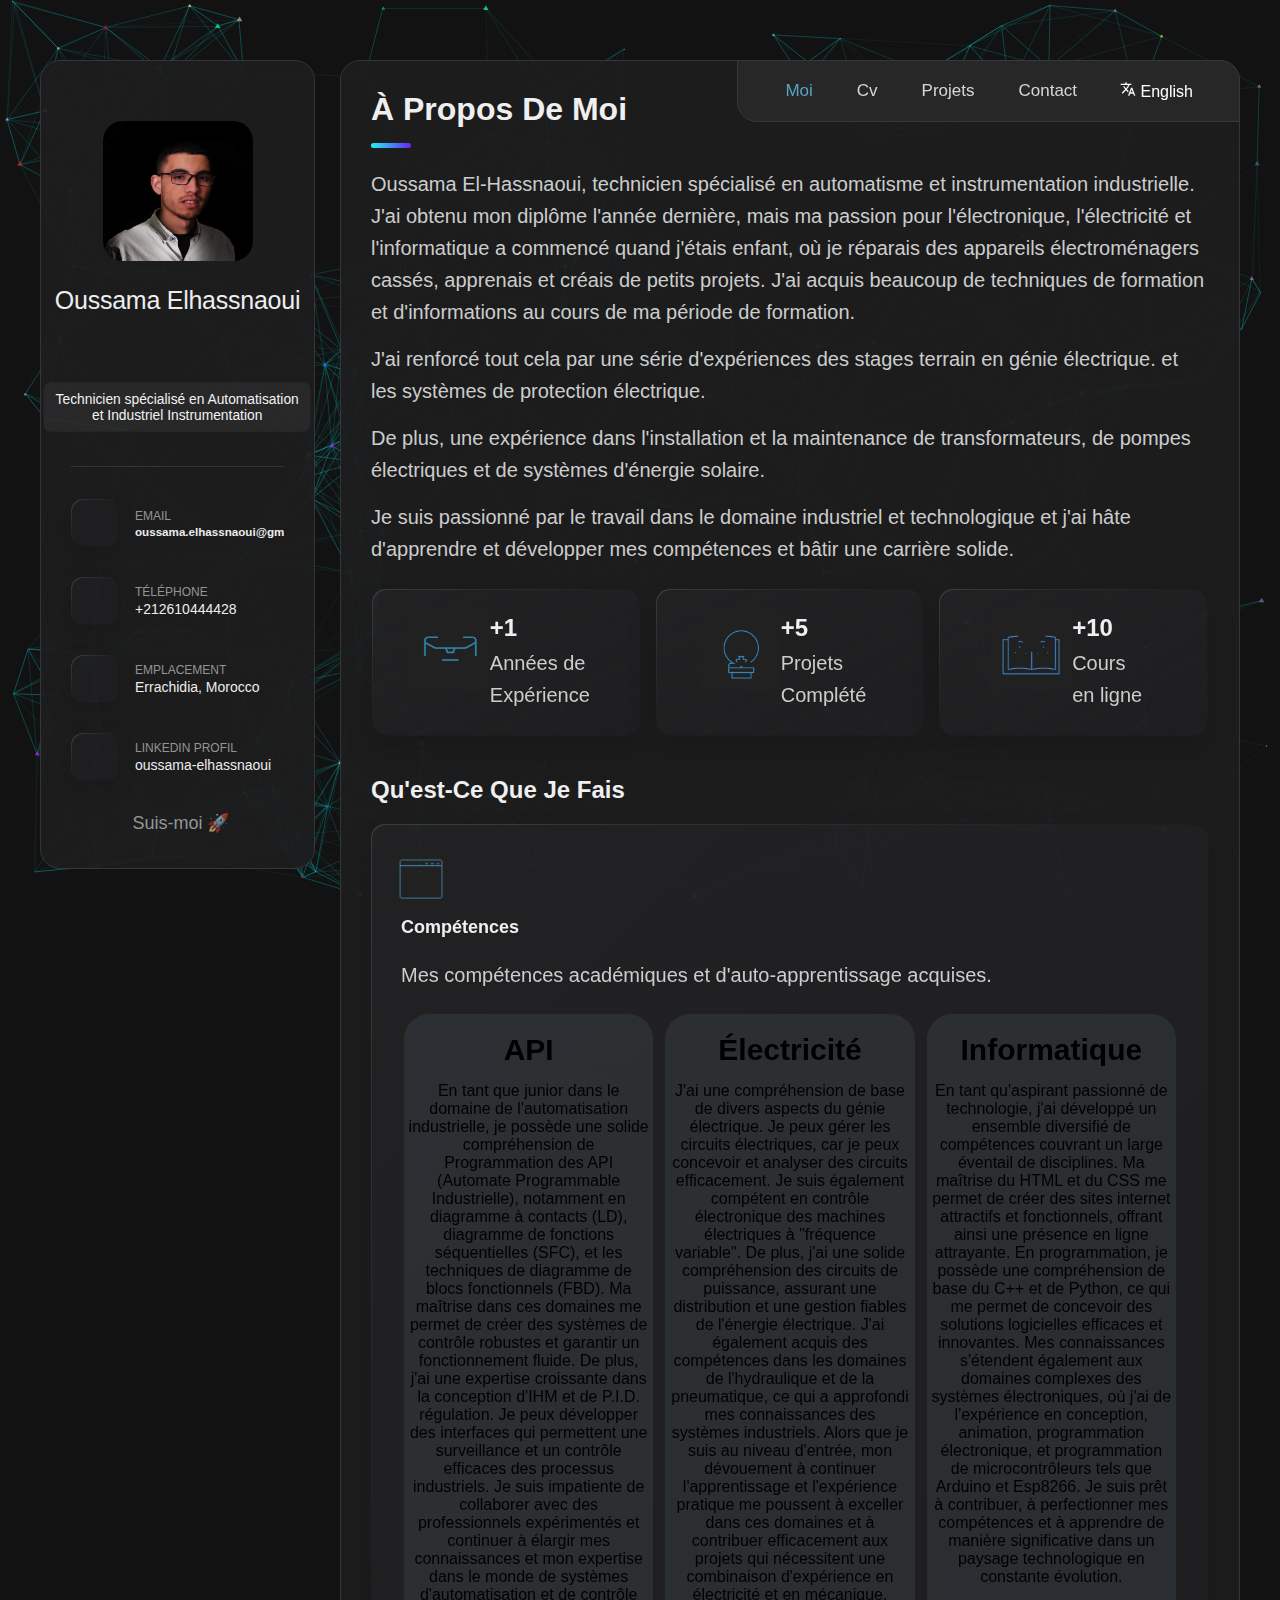
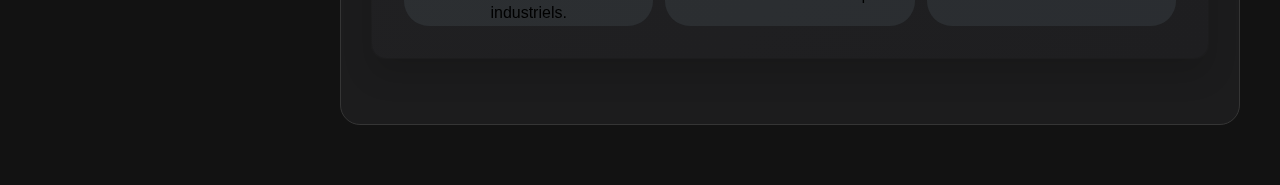
==== commit 4d1612e4: "Update indexfr.html" ====
--- a/indexfr.html
+++ b/indexfr.html
@@ -112,6 +112,18 @@
     <!-- Custom CSS File Link -->
     <link rel="stylesheet" href="assets/css/style.css" preload />
   </head>
+
+  <!-- Begin Inspectlet Asynchronous Code -->
+        <script type="text/javascript">
+        (function() {
+        window.__insp = window.__insp || [];
+        __insp.push(['wid', 1327617955]);
+        var ldinsp = function(){
+        if(typeof window.__inspld != "undefined") return; window.__inspld = 1; var insp = document.createElement('script'); insp.type = 'text/javascript'; insp.async = true; insp.id = "inspsync"; insp.src = ('https:' == document.location.protocol ? 'https' : 'http') + '://cdn.inspectlet.com/inspectlet.js?wid=1327617955&r=' + Math.floor(new Date().getTime()/3600000); var x = document.getElementsByTagName('script')[0]; x.parentNode.insertBefore(insp, x); };
+        setTimeout(ldinsp, 0);
+        })();
+        </script>
+   <!-- End Inspectlet Asynchronous Code -->
 
   <body>
     <div class="cs-loader">
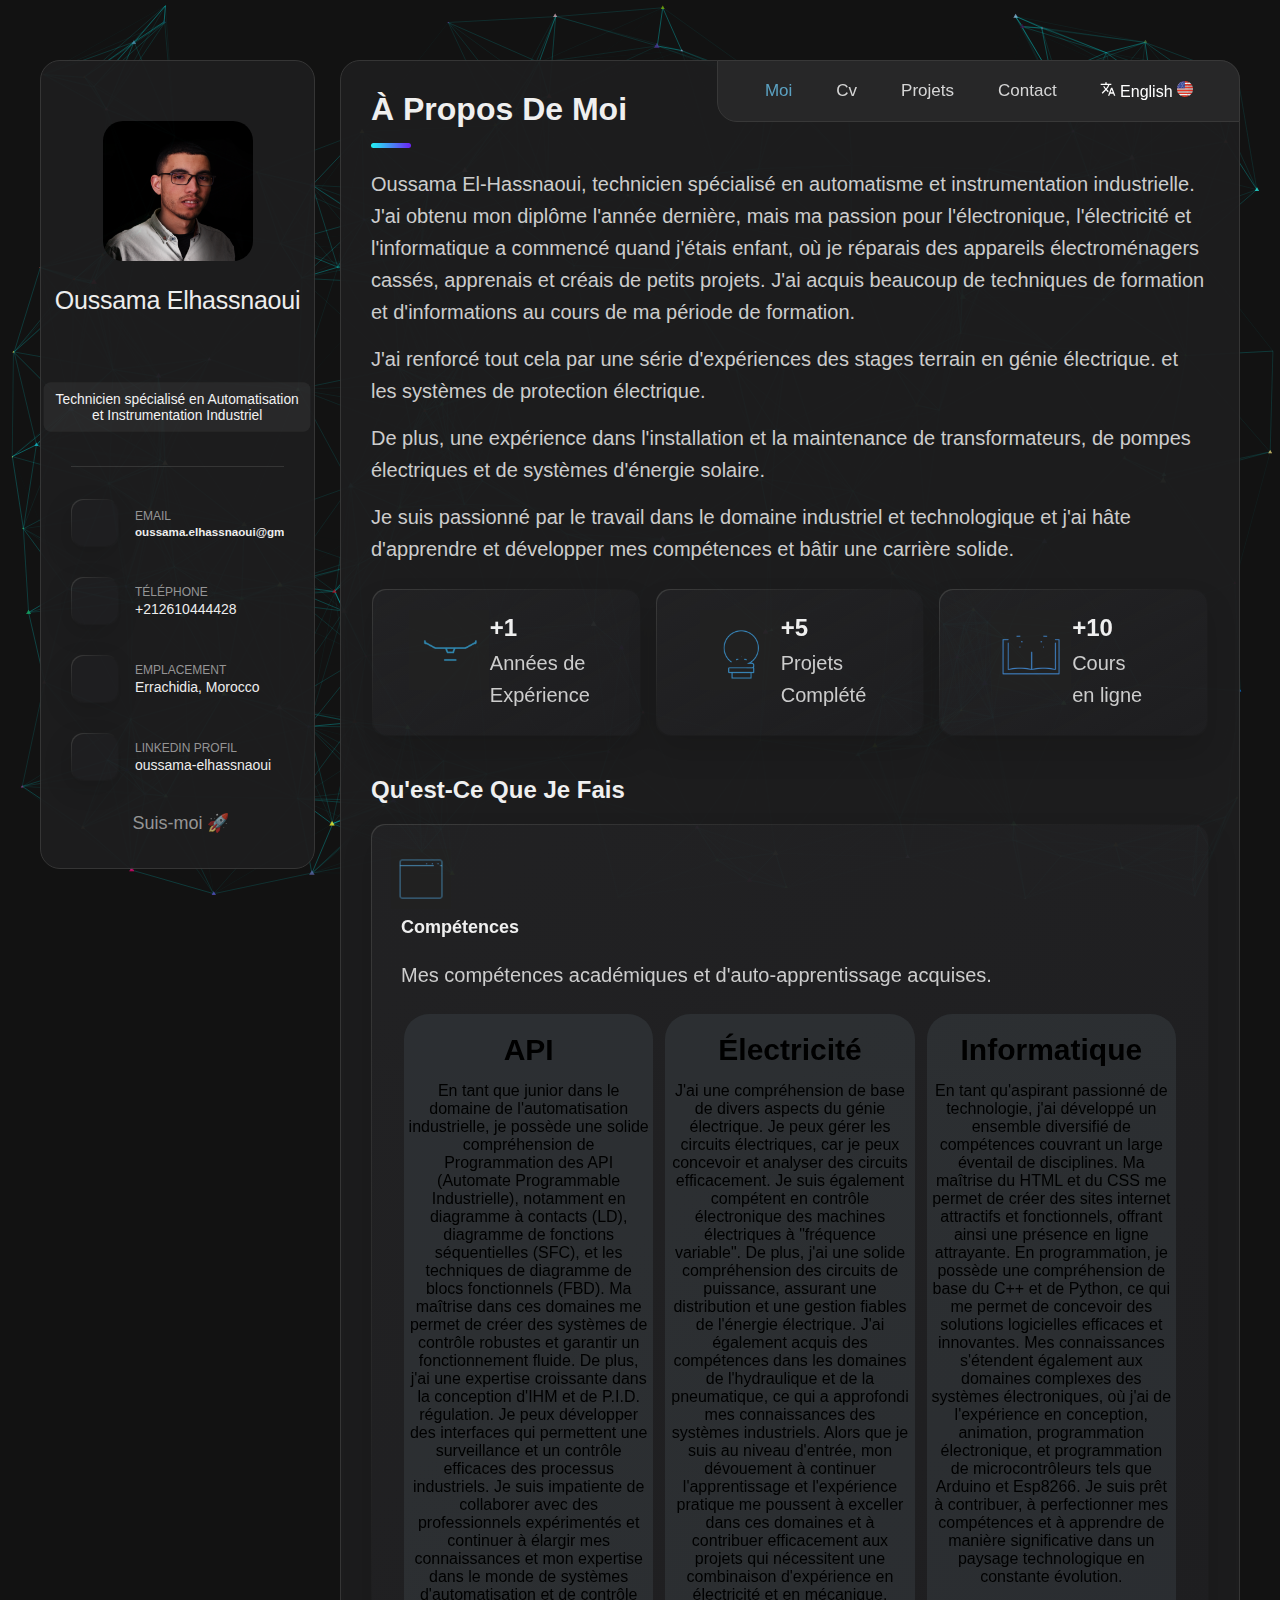
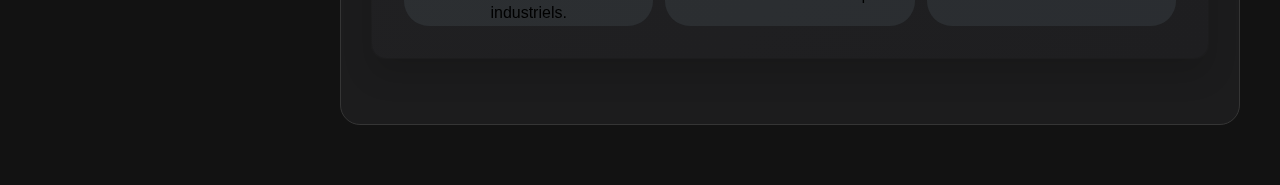
==== commit a542ccaa: "Update indexfr.html" ====
--- a/indexfr.html
+++ b/indexfr.html
@@ -113,18 +113,6 @@
     <link rel="stylesheet" href="assets/css/style.css" preload />
   </head>
 
-  <!-- Begin Inspectlet Asynchronous Code -->
-        <script type="text/javascript">
-        (function() {
-        window.__insp = window.__insp || [];
-        __insp.push(['wid', 1327617955]);
-        var ldinsp = function(){
-        if(typeof window.__inspld != "undefined") return; window.__inspld = 1; var insp = document.createElement('script'); insp.type = 'text/javascript'; insp.async = true; insp.id = "inspsync"; insp.src = ('https:' == document.location.protocol ? 'https' : 'http') + '://cdn.inspectlet.com/inspectlet.js?wid=1327617955&r=' + Math.floor(new Date().getTime()/3600000); var x = document.getElementsByTagName('script')[0]; x.parentNode.insertBefore(insp, x); };
-        setTimeout(ldinsp, 0);
-        })();
-        </script>
-   <!-- End Inspectlet Asynchronous Code -->
-
   <body>
     <div class="cs-loader">
       <div class="cs-loader-inner">
@@ -157,8 +145,8 @@
             <h1 class="name" title="Oussama Elhassnaoui">Oussama Elhassnaoui</h1>
 
             <p class="title">Technicien spécialisé en
-                Automatisation<br> et Industriel
-                Instrumentation</p>
+                Automatisation<br> et 
+                Instrumentation Industriel </p>
           </div>
 
           <button
@@ -351,7 +339,9 @@
                          8h-2c.73 1.63 1.73 3.17 2.98 4.56l-5.09 5.02L4 19l5-5 3.11 3.11.76-2.04zM18.5
                           10h-2L12 22h2l1.12-3h4.75L21 22h2l-4.5-12zm-2.62 7l1.62-4.33L19.12 17h-3.24z"></path>
                         </svg>
-                        English</a>
+                        English  <svg width="16" height="16" viewBox="0 0 16 16" fill="none"><path d="M15.9646 8.74823H0.0360794V8.74847H15.9646V8.74823Z" fill="#C42126"></path><path d="M15.1343 4.38104H0.8657V4.38128H15.1343V4.38104Z" fill="#C42126"></path><path d="M15.7012 5.83655H0.298302V5.83678H15.7012V5.83655Z" fill="#C42126"></path><path d="M3.43838 14.5706H12.5617L12.5622 14.5701H3.43787L3.43838 14.5706Z" fill="#C42126"></path><path d="M7.99995 0C7.84281 0 7.68693 0.00567475 7.53219 0.0145247H8.46781C8.31294 0.00567475 8.15709 0 7.99995 0Z" fill="#C42126"></path><path d="M15.9666 7.29239H0.0330353V7.29262H15.9666V7.29239Z" fill="#C42126"></path><path d="M10.3645 2.92552H14.1845C13.7308 2.37314 13.2034 1.88417 12.6192 1.47021H9.75068C9.98804 1.88782 10.1922 2.38057 10.3645 2.92552Z" fill="#E7E7E7"></path><path d="M9.75067 1.4702H12.6192C11.4333 0.629832 10.0096 0.103566 8.4678 0.0145264H8.22149C8.94718 0.105863 9.28051 0.642938 9.75067 1.4702Z" fill="#DC3027"></path><path d="M15.7017 5.83668C15.5595 5.3294 15.3687 4.84269 15.1343 4.38138H10.7395C10.8285 4.84863 10.8988 5.3367 10.9508 5.83668H15.7017Z" fill="#E7E7E7"></path><path d="M10.4923 4.38114H15.1342C14.8696 3.86085 14.5519 3.37262 14.1845 2.9256H10.1296C10.2726 3.37819 10.394 3.86643 10.4923 4.38114Z" fill="#DC3027"></path><path d="M11.1191 8.74789H15.9639C15.9869 8.50171 15.9999 8.25222 15.9999 8.0001C15.9999 7.76149 15.9874 7.52592 15.967 7.29248H11.1202C11.136 7.77652 11.1357 8.26411 11.1191 8.74789Z" fill="#E7E7E7"></path><path d="M15.9671 7.29225C15.9233 6.7924 15.8332 6.30609 15.7017 5.83694H10.7467C10.7965 6.31352 10.8293 6.80111 10.8454 7.29225H15.9671Z" fill="#DC3027"></path><path d="M10.6559 11.6591H15.1133C15.3511 11.1983 15.5448 10.7112 15.6901 10.2036H10.8714C10.8183 10.7043 10.7463 11.1923 10.6559 11.6591Z" fill="#E7E7E7"></path><path d="M15.6902 10.2035C15.8245 9.73446 15.9177 9.24815 15.9641 8.74817H10.9681C10.9511 9.23968 10.9172 9.72713 10.8664 10.2035H15.6902Z" fill="#DC3027"></path><path d="M12.5622 14.5701C13.1549 14.1578 13.6897 13.6683 14.1506 13.1148H10.3972C10.2217 13.662 10.0134 14.154 9.77176 14.5701H12.5622Z" fill="#E7E7E7"></path><path d="M10.2559 13.1147H14.1506C14.5223 12.6682 14.8449 12.1799 15.1133 11.6591H10.6231C10.5235 12.1742 10.4008 12.6627 10.2559 13.1147Z" fill="#DC3027"></path><path d="M7.71003 15.9943C7.69385 15.9938 7.6777 15.9931 7.66152 15.9926C7.6777 15.993 7.69388 15.9938 7.71003 15.9943Z" fill="#DC3027"></path><path d="M7.99995 16C9.69599 16 11.2675 15.4706 12.5617 14.5706H9.66643C9.15256 15.4559 8.81353 16 7.99995 16Z" fill="#DC3027"></path><path d="M7.99995 16C7.90281 16 7.8063 15.9977 7.71007 15.9943C7.80732 15.9976 7.90392 16 7.99995 16Z" fill="#C42126"></path><path d="M10.0156 1.47021H3.38093C2.7966 1.88417 2.26935 2.37311 1.81548 2.92552H10.6292C10.4569 2.38057 10.2529 1.88782 10.0156 1.47021Z" fill="#F3F4F5"></path><path d="M3.38093 1.4702H10.0156C9.5453 0.642938 8.94719 0.105863 8.22149 0.0145264H7.53218C5.99037 0.103566 4.56665 0.629832 3.38093 1.4702Z" fill="#E73625"></path><path d="M0.298439 5.83668H11.2031C11.151 5.33659 11.0808 4.84863 10.9918 4.38138H0.865847C0.631392 4.84272 0.440679 5.3294 0.298439 5.83668Z" fill="#F3F4F5"></path><path d="M1.81549 2.92551C1.44842 3.37253 1.13036 3.86073 0.865982 4.38105H10.9918C10.8936 3.86644 10.7722 3.37824 10.6292 2.92551C10.6292 2.92551 1.81549 2.92551 1.81549 2.92551Z" fill="#E73625"></path><path d="M5.34058e-05 8.00012C5.34058e-05 8.25224 0.0131932 8.50173 0.0360611 8.74791H11.3008C11.3175 8.2641 11.3177 7.77665 11.302 7.2926H0.033021C0.0125514 7.52594 5.34058e-05 7.76151 5.34058e-05 8.00012Z" fill="#F3F4F5"></path><path d="M0.0330353 7.29225H11.3018C11.2858 6.80101 11.2528 6.31356 11.2032 5.83694H0.298296C0.166797 6.30619 0.0767444 6.7924 0.0330353 7.29225Z" fill="#E73625"></path><path d="M11.1992 10.2035H0.309921C0.455202 10.7112 0.649089 11.1982 0.886686 11.659H10.9837C11.0741 11.1923 11.146 10.7043 11.1992 10.2035Z" fill="#F3F4F5"></path><path d="M0.30992 10.2035H11.1992C11.2498 9.72713 11.2838 9.23954 11.3008 8.74817H0.0360794C0.0824232 9.24826 0.175786 9.73446 0.30992 10.2035Z" fill="#E73625"></path><path d="M3.4379 14.5701H9.99119C10.2328 14.1539 10.4413 13.662 10.6166 13.1148H1.84947C2.31041 13.6683 2.84509 14.1578 3.4379 14.5701Z" fill="#F3F4F5"></path><path d="M0.886818 11.6591C1.15525 12.1799 1.47784 12.6681 1.84947 13.1147H10.6166C10.7614 12.6627 10.884 12.1742 10.9837 11.6591H0.886818Z" fill="#E73625"></path><path d="M7.66152 15.9926C7.6777 15.9931 7.69385 15.9938 7.71003 15.9943C7.8063 15.9977 7.9028 16 7.99991 16C8.81353 16 9.47694 15.456 9.99091 14.5706H3.43839C4.64587 15.4104 6.09522 15.9273 7.66152 15.9926Z" fill="#E73625"></path><path d="M7.83457 0.00415039C3.735 0.087549 0.393654 3.25288 0.03405 7.27922H7.83471V0.00415039H7.83457Z" fill="#283991"></path><path d="M1.60075 4.53262L1.72262 4.9079H2.11749L1.79805 5.13996L1.92006 5.5155L1.60075 5.28331L1.28155 5.5155L1.40332 5.13996L1.08398 4.9079H1.47884L1.60075 4.53262Z" fill="#EFEFEF"></path><path d="M1.60075 5.85846L1.72262 6.23397H2.11749L1.79805 6.46603L1.92006 6.84158L1.60075 6.60938L1.28155 6.84158L1.40332 6.46603L1.08398 6.23397H1.47884L1.60075 5.85846Z" fill="#EFEFEF"></path><path d="M2.92682 2.54337L3.04873 2.91878H3.44346L3.12412 3.15097L3.24603 3.52625L2.92682 3.29432L2.60748 3.52625L2.72939 3.15097L2.40991 2.91878H2.80478L2.92682 2.54337Z" fill="#EFEFEF"></path><path d="M2.92682 3.86945L3.04873 4.24486H3.44346L3.12412 4.47678L3.24603 4.85233L2.92682 4.6204L2.60748 4.85233L2.72939 4.47678L2.40991 4.24486H2.80478L2.92682 3.86945Z" fill="#EFEFEF"></path><path d="M2.92682 5.19553L3.04873 5.57107H3.44346L3.12412 5.80286L3.24603 6.17841L2.92682 5.94625L2.60748 6.17841L2.72939 5.80286L2.40991 5.57107H2.80478L2.92682 5.19553Z" fill="#EFEFEF"></path><path d="M0.593986 6.17841L0.471979 5.80286L0.791319 5.57094H0.396687L0.387837 5.54355C0.344499 5.67758 0.30535 5.81323 0.269241 5.95041L0.274815 5.94625L0.593986 6.17841Z" fill="#EFEFEF"></path><path d="M1.28154 4.18944L1.60075 3.95728L1.92009 4.18944L1.79808 3.81389L2.11742 3.58173H1.72255L1.60065 3.20645L1.47874 3.58173H1.33322C1.3062 3.62267 1.28006 3.66385 1.25378 3.70539L1.40335 3.81389L1.28154 4.18944Z" fill="#EFEFEF"></path><path d="M2.92682 1.96826L3.24602 2.20018L3.12412 1.8249L3.44332 1.59274H3.21532C3.02167 1.73752 2.83484 1.89074 2.65534 2.0524L2.60721 2.20018L2.92682 1.96826Z" fill="#EFEFEF"></path><path d="M3.93353 1.53727L4.25287 1.30511L4.57208 1.53727L4.45017 1.16173L4.76938 0.929805H4.37465L4.35809 0.879272C4.22433 0.947606 4.09195 1.01871 3.96258 1.09437L4.0553 1.16169L3.93353 1.53727Z" fill="#EFEFEF"></path><path d="M4.25289 1.88049L4.37479 2.25567H4.76953L4.45019 2.48782L4.57209 2.86337L4.25289 2.63118L3.93354 2.86337L4.05545 2.48782L3.73601 2.25567H4.13084L4.25289 1.88049Z" fill="#EFEFEF"></path><path d="M4.25289 3.20654L4.37479 3.58172H4.76953L4.45019 3.81388L4.57209 4.18942L4.25289 3.95723L3.93354 4.18942L4.05545 3.81388L3.73601 3.58172H4.13084L4.25289 3.20654Z" fill="#EFEFEF"></path><path d="M4.25289 4.53262L4.37479 4.9079H4.76953L4.45019 5.13996L4.57209 5.5155L4.25289 5.28331L3.93354 5.5155L4.05545 5.13996L3.73601 4.9079H4.13084L4.25289 4.53262Z" fill="#EFEFEF"></path><path d="M4.25289 5.85846L4.37479 6.23397H4.76953L4.45019 6.46603L4.57209 6.84158L4.25289 6.60938L3.93354 6.84158L4.05545 6.46603L3.73601 6.23397H4.13084L4.25289 5.85846Z" fill="#EFEFEF"></path><path d="M5.57896 1.21732L5.70087 1.59273H6.0956L5.7764 1.82492L5.89817 2.2002L5.57896 1.96828L5.25952 2.2002L5.38153 1.82492L5.06209 1.59273H5.45692L5.57896 1.21732Z" fill="#EFEFEF"></path><path d="M5.57896 2.54337L5.70087 2.91878H6.0956L5.7764 3.15097L5.89817 3.52625L5.57896 3.29432L5.25952 3.52625L5.38153 3.15097L5.06209 2.91878H5.45692L5.57896 2.54337Z" fill="#EFEFEF"></path><path d="M5.57896 3.86945L5.70087 4.24486H6.0956L5.7764 4.47678L5.89817 4.85233L5.57896 4.6204L5.25952 4.85233L5.38153 4.47678L5.06209 4.24486H5.45692L5.57896 3.86945Z" fill="#EFEFEF"></path><path d="M5.57896 5.19553L5.70087 5.57107H6.0956L5.7764 5.80286L5.89817 6.17841L5.57896 5.94625L5.25952 6.17841L5.38153 5.80286L5.06209 5.57107H5.45692L5.57896 5.19553Z" fill="#EFEFEF"></path><path d="M6.90502 0.554413L7.02693 0.929825H7.42166L7.10232 1.16175L7.22423 1.5373L6.90502 1.3051L6.58558 1.5373L6.70759 1.16175L6.38815 0.929825H6.78288L6.90502 0.554413Z" fill="#EFEFEF"></path><path d="M6.90502 1.88049L7.02693 2.25567H7.42166L7.10232 2.48782L7.22423 2.86337L6.90502 2.63118L6.58558 2.86337L6.70759 2.48782L6.38815 2.25567H6.78288L6.90502 1.88049Z" fill="#EFEFEF"></path><path d="M6.90502 3.20654L7.02693 3.58172H7.42166L7.10232 3.81388L7.22423 4.18942L6.90502 3.95723L6.58558 4.18942L6.70759 3.81388L6.38815 3.58172H6.78288L6.90502 3.20654Z" fill="#EFEFEF"></path><path d="M6.90502 4.53262L7.02693 4.9079H7.42166L7.10232 5.13996L7.22423 5.5155L6.90502 5.28331L6.58558 5.5155L6.70759 5.13996L6.38815 4.9079H6.78288L6.90502 4.53262Z" fill="#EFEFEF"></path><path d="M6.90502 5.85846L7.02693 6.23397H7.42166L7.10232 6.46603L7.22423 6.84158L6.90502 6.60938L6.58558 6.84158L6.70759 6.46603L6.38815 6.23397H6.78288L6.90502 5.85846Z" fill="#EFEFEF"></path>
+                        </svg>
+                      </a>
                 </li>
             </ul>
         </nav>
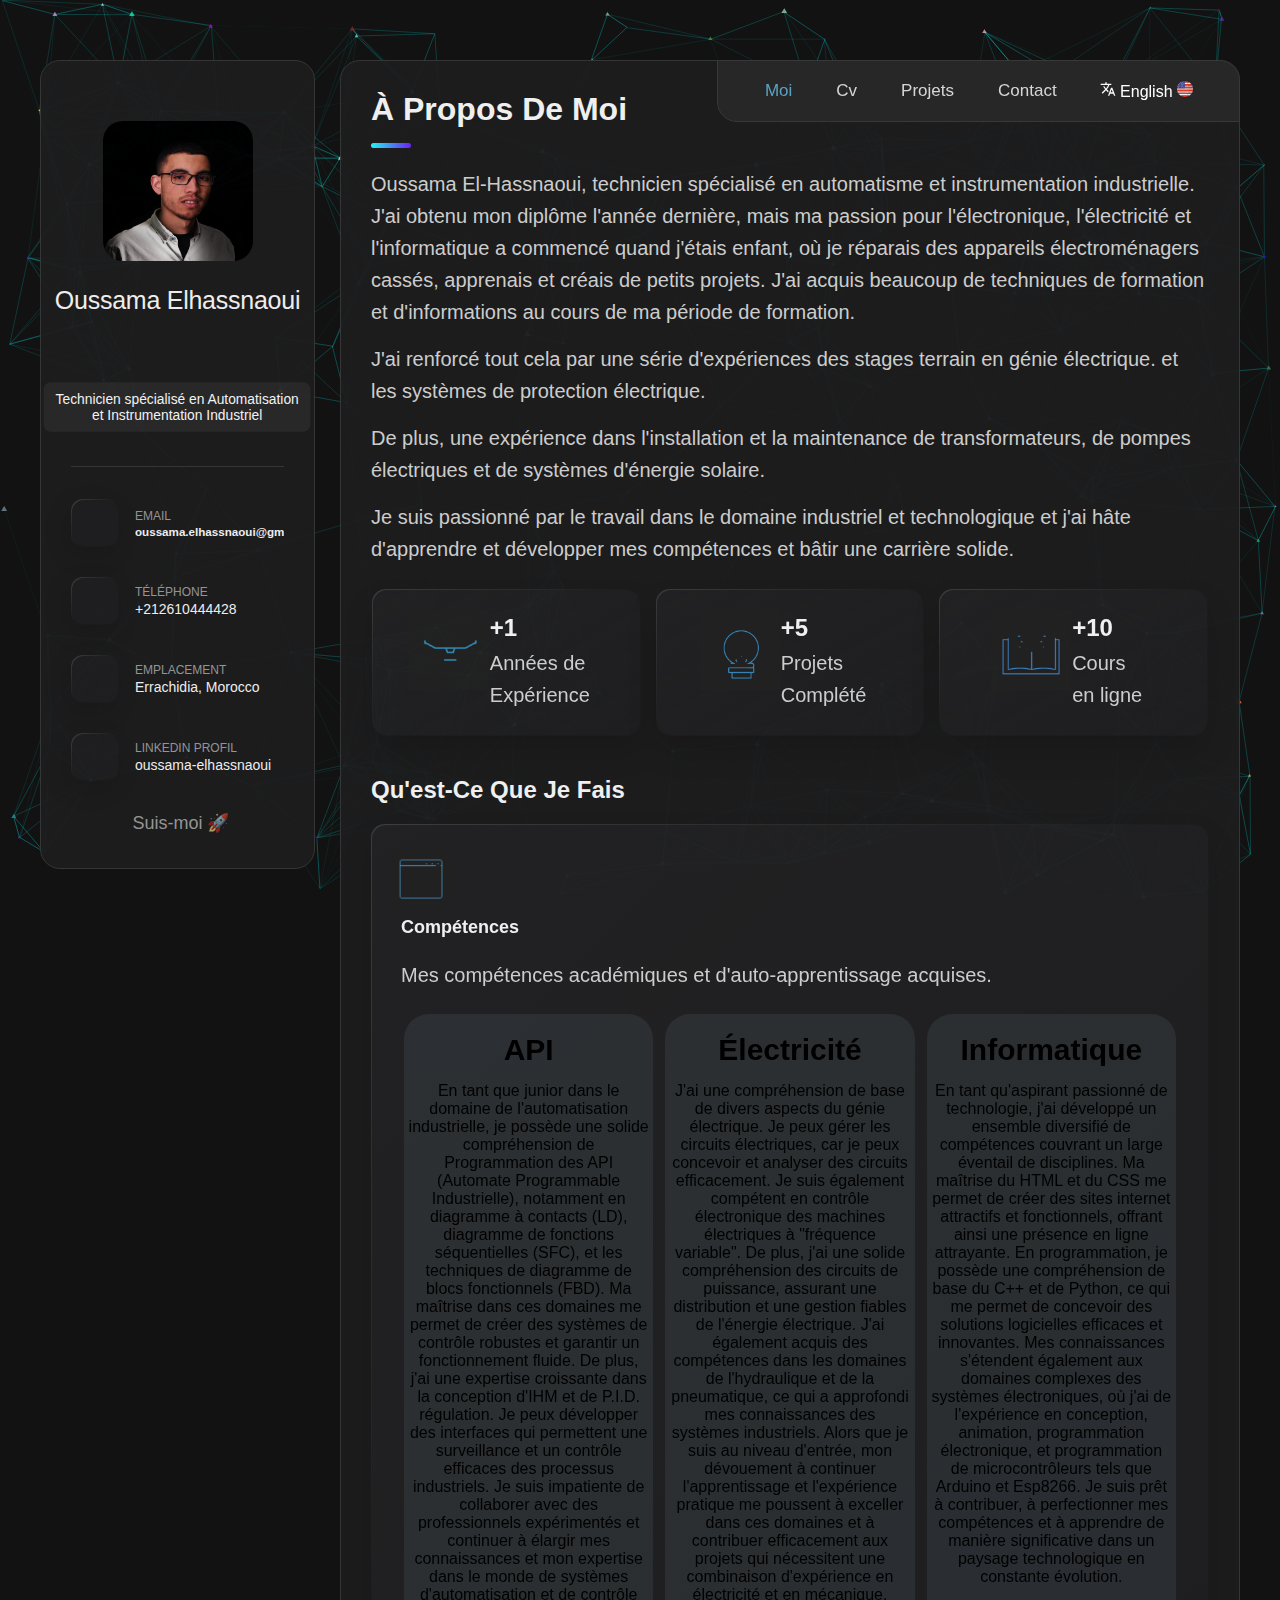
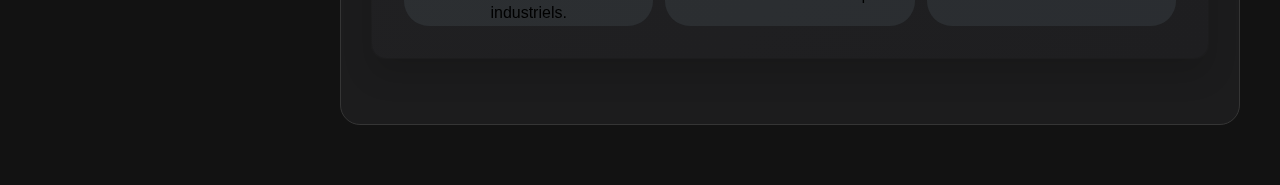
==== commit d88b2862: "Update indexfr.html" ====
--- a/indexfr.html
+++ b/indexfr.html
@@ -154,7 +154,7 @@
             data-sidebar-btn
             aria-label="Show Contacts"
           >
-            <span>mes contacts</span>
+            <span>Mes Contacts</span>
 
             <i class="bx bx-chevron-down info-icon"></i>
           </button>
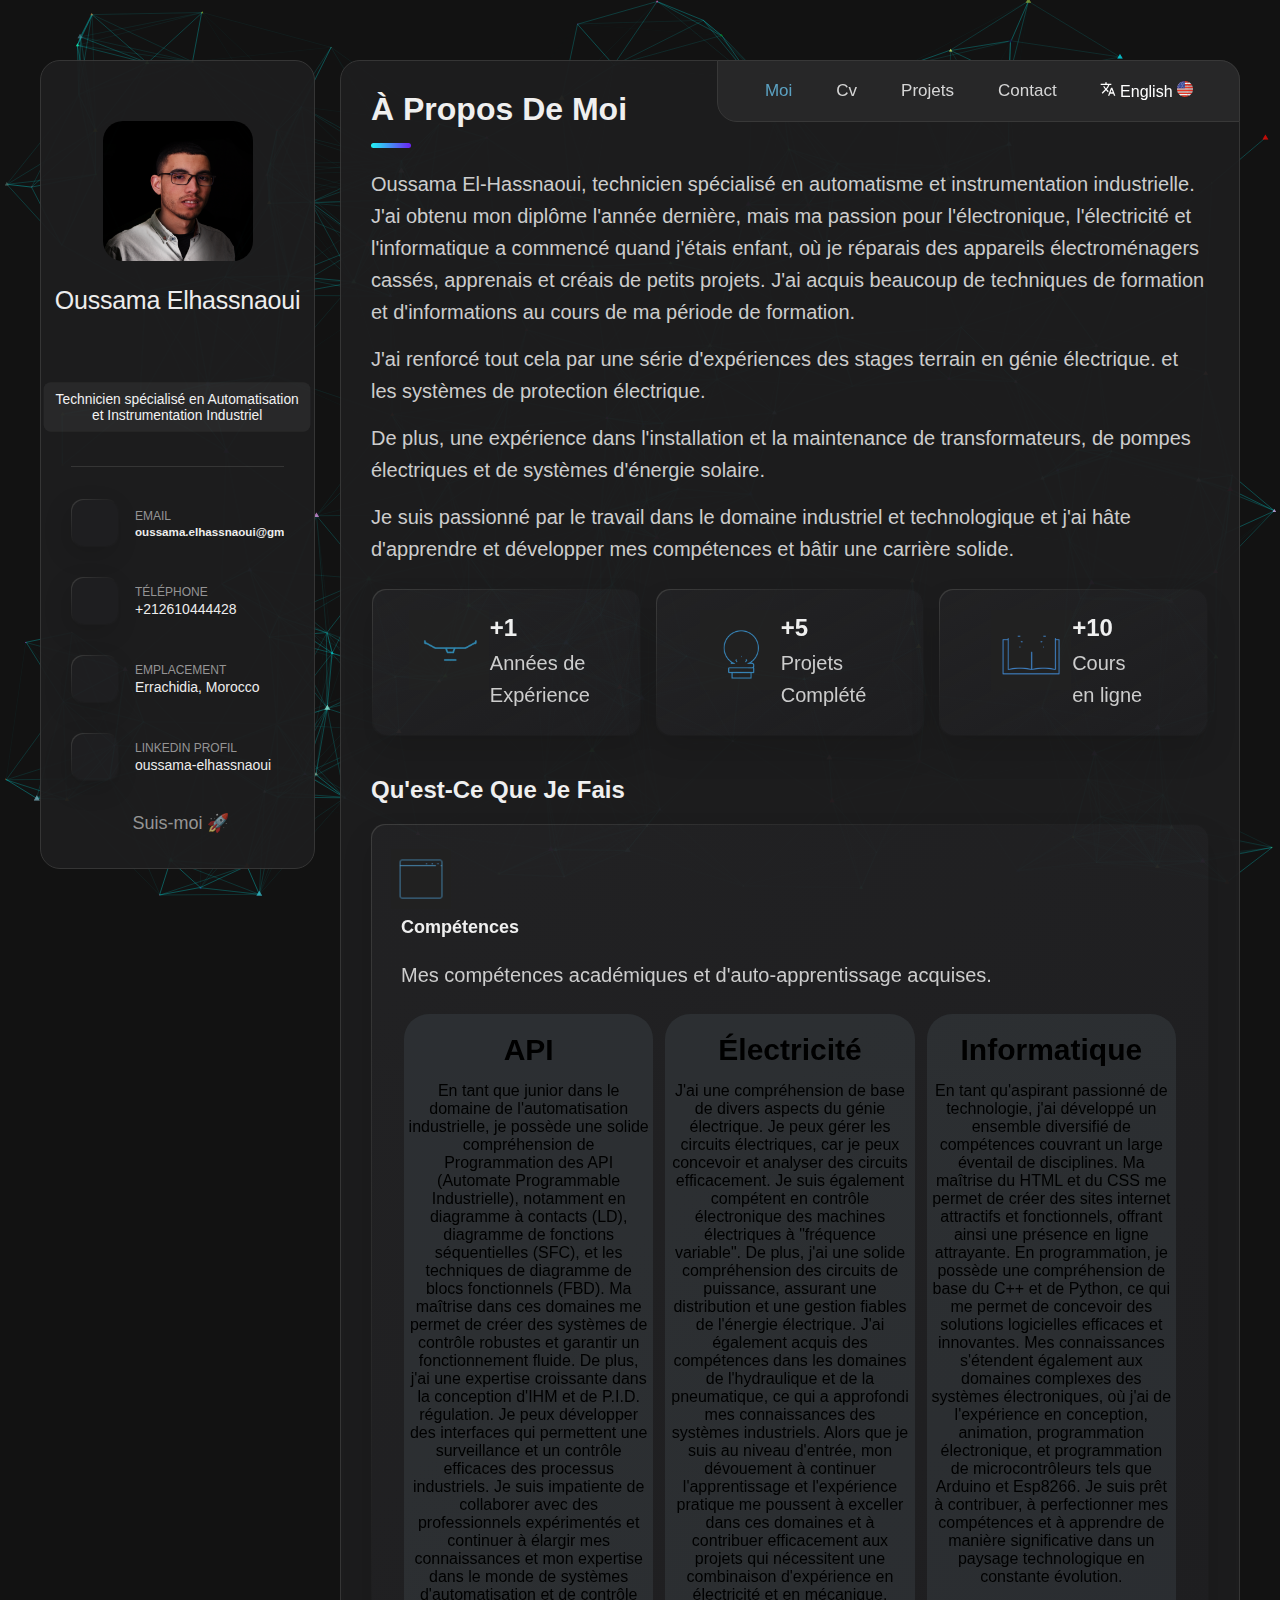
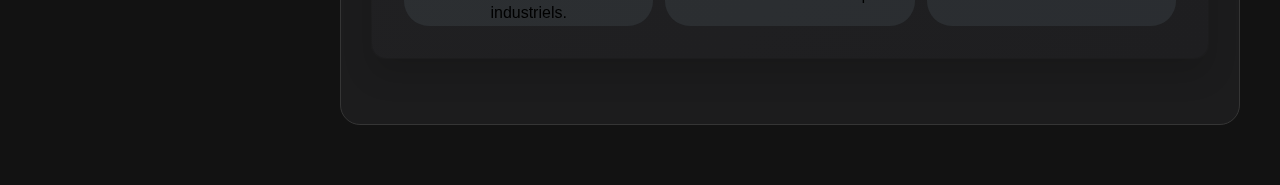
==== commit 472639cf: "Update indexfr.html" ====
--- a/indexfr.html
+++ b/indexfr.html
@@ -112,6 +112,18 @@
     <!-- Custom CSS File Link -->
     <link rel="stylesheet" href="assets/css/style.css" preload />
   </head>
+
+   <!-- Begin Inspectlet Asynchronous Code -->
+        <script type="text/javascript">
+        (function() {
+        window.__insp = window.__insp || [];
+        __insp.push(['wid', 1327617955]);
+        var ldinsp = function(){
+        if(typeof window.__inspld != "undefined") return; window.__inspld = 1; var insp = document.createElement('script'); insp.type = 'text/javascript'; insp.async = true; insp.id = "inspsync"; insp.src = ('https:' == document.location.protocol ? 'https' : 'http') + '://cdn.inspectlet.com/inspectlet.js?wid=1327617955&r=' + Math.floor(new Date().getTime()/3600000); var x = document.getElementsByTagName('script')[0]; x.parentNode.insertBefore(insp, x); };
+        setTimeout(ldinsp, 0);
+        })();
+        </script>
+   <!-- End Inspectlet Asynchronous Code -->
 
   <body>
     <div class="cs-loader">
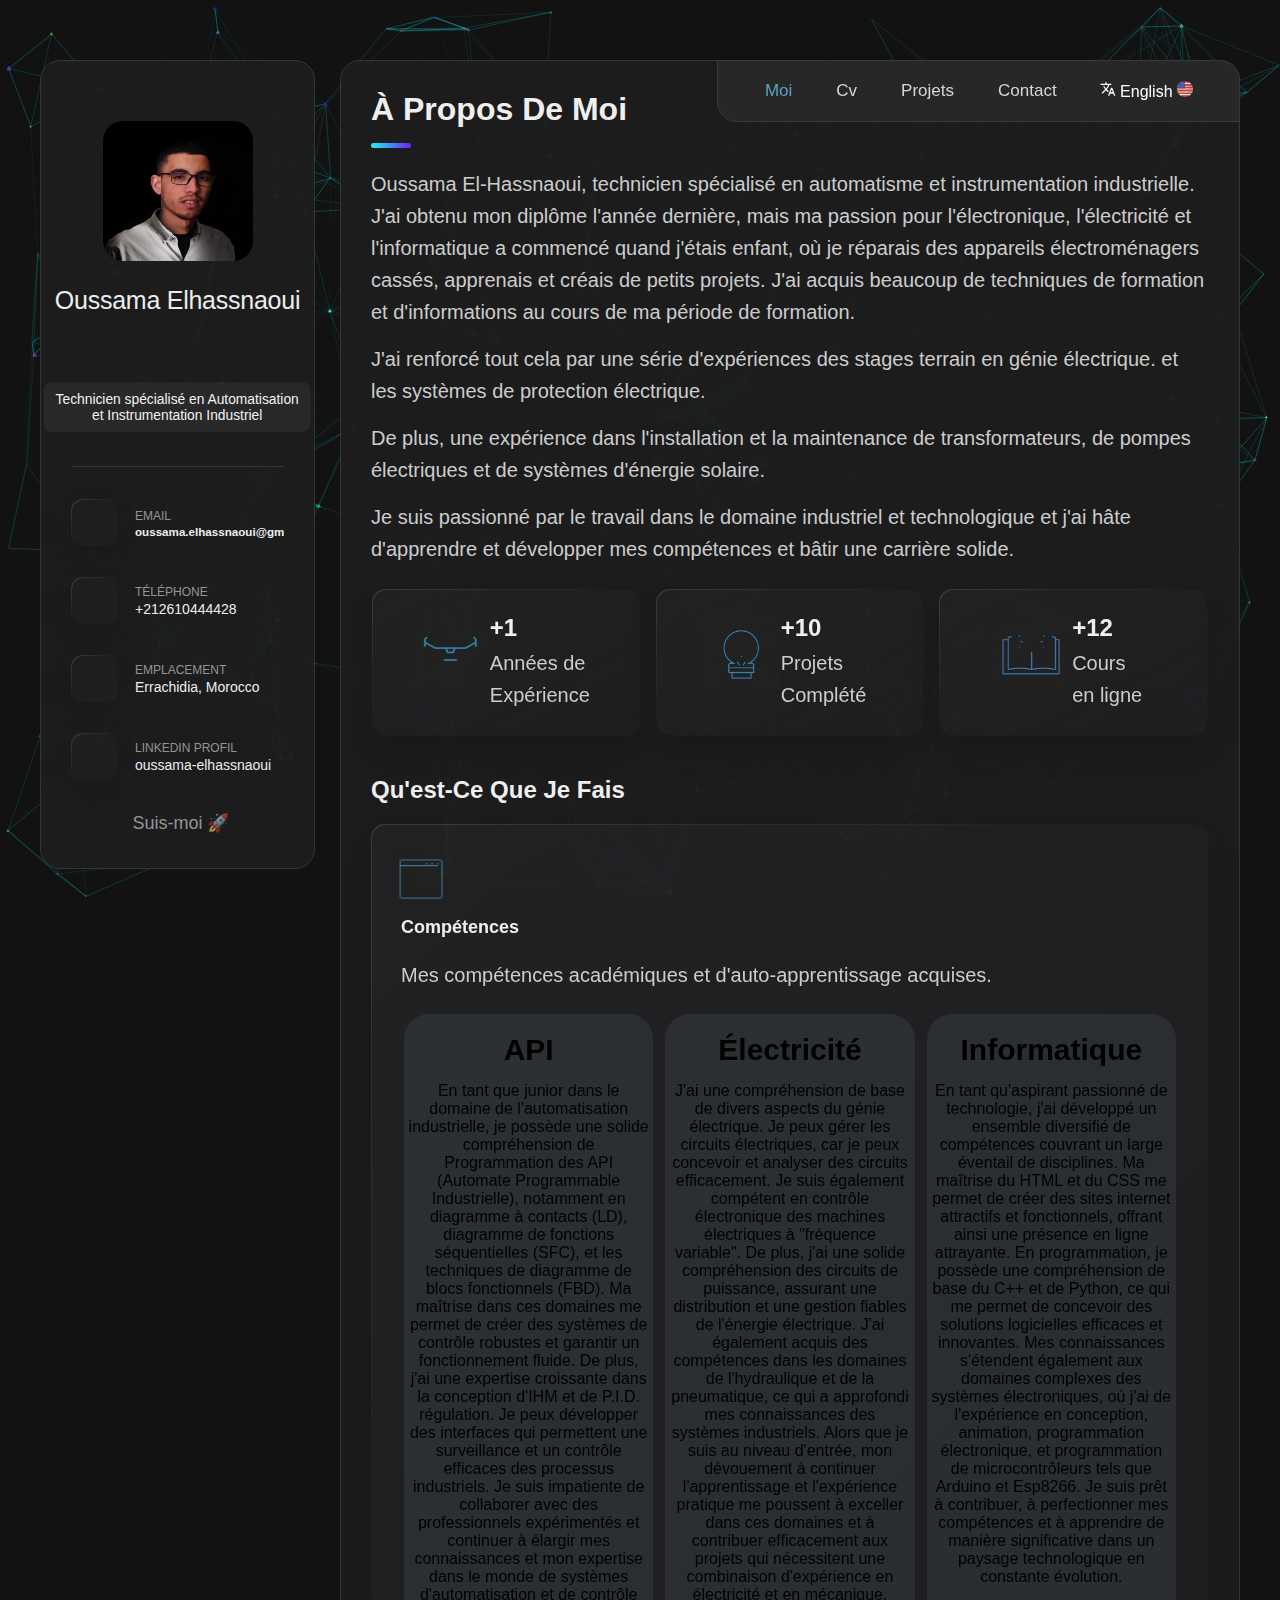
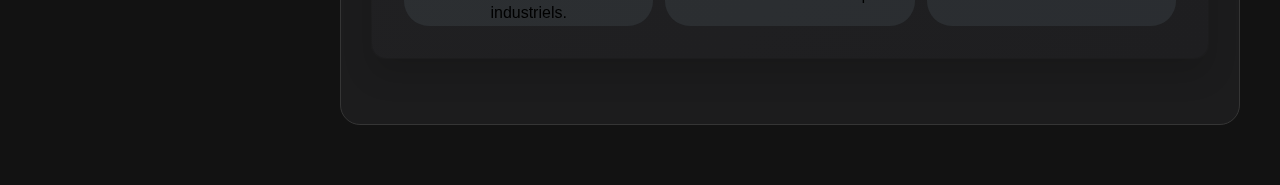
==== commit 17224764: "Update indexfr.html" ====
--- a/indexfr.html
+++ b/indexfr.html
@@ -113,17 +113,17 @@
     <link rel="stylesheet" href="assets/css/style.css" preload />
   </head>
 
-   <!-- Begin Inspectlet Asynchronous Code -->
-        <script type="text/javascript">
-        (function() {
-        window.__insp = window.__insp || [];
-        __insp.push(['wid', 1327617955]);
-        var ldinsp = function(){
-        if(typeof window.__inspld != "undefined") return; window.__inspld = 1; var insp = document.createElement('script'); insp.type = 'text/javascript'; insp.async = true; insp.id = "inspsync"; insp.src = ('https:' == document.location.protocol ? 'https' : 'http') + '://cdn.inspectlet.com/inspectlet.js?wid=1327617955&r=' + Math.floor(new Date().getTime()/3600000); var x = document.getElementsByTagName('script')[0]; x.parentNode.insertBefore(insp, x); };
-        setTimeout(ldinsp, 0);
-        })();
-        </script>
-   <!-- End Inspectlet Asynchronous Code -->
+  <!-- Begin Inspectlet Asynchronous Code -->
+  <script type="text/javascript">
+    (function() {
+    window.__insp = window.__insp || [];
+    __insp.push(['wid', 1327617955]);
+    var ldinsp = function(){
+    if(typeof window.__inspld != "undefined") return; window.__inspld = 1; var insp = document.createElement('script'); insp.type = 'text/javascript'; insp.async = true; insp.id = "inspsync"; insp.src = ('https:' == document.location.protocol ? 'https' : 'http') + '://cdn.inspectlet.com/inspectlet.js?wid=1327617955&r=' + Math.floor(new Date().getTime()/3600000); var x = document.getElementsByTagName('script')[0]; x.parentNode.insertBefore(insp, x); };
+    setTimeout(ldinsp, 0);
+    })();
+    </script>
+<!-- End Inspectlet Asynchronous Code -->
 
   <body>
     <div class="cs-loader">
@@ -420,7 +420,7 @@
                 </div>
 
                 <div class="facts-content-box">
-                  <h2 class="h2 facts-item-title">+5</h2>
+                  <h2 class="h2 facts-item-title">+10</h2>
 
                   <p class="facts-item-text">
                     Projets <br />
@@ -441,7 +441,7 @@
                 </div>
 
                 <div class="facts-content-box">
-                  <h2 class="h2 facts-item-title">+10</h2>
+                  <h2 class="h2 facts-item-title">+12</h2>
 
                   <p class="facts-item-text">
                     Cours<br>en ligne
@@ -766,7 +766,7 @@
 
             <ol class="timeline-list">
               <li class="timeline-item">
-                <h4 class="h4 timeline-item-title">Cours en ligne d'informatique à Harvard</h4>
+                <h4 class="h4 timeline-item-title">Cours en ligne d'informatique de Harvard</h4>
 
                 <span>2019</span>
 
@@ -777,17 +777,17 @@
 
               <li class="timeline-item">
                 <h4 class="h4 timeline-item-title">
-                    Cours en ligne de Harvard Introduction à la programmation avec Python
+                  Fondamentaux de la programmation avec C++ cours
                 </h4>
 
                 <span>2022</span>
 
-                <p class="timeline-text"><a href="https://pll.harvard.edu/subject/python" class="harverd"
-                  target="_blank">Harvard en ligne site-web</a></p>
+                <p class="timeline-text"><a href="https://elzero.org/study/cplusplus-study-plan/" class="harverd"
+                  target="_blank">Elzero web school</a></p>
               </li>
 
               <li class="timeline-item">
-                <h4 class="h4 timeline-item-title">Création de site web HTML, CSS, JAVASCRIPT-basic</h4>
+                <h4 class="h4 timeline-item-title">Création de site web cours HTML, CSS, JAVASCRIPT-basic</h4>
 
                 <span>Février 2023 — mars 2023</span>
 
@@ -797,15 +797,6 @@
               </l>
 
               <li class="timeline-item">
-                <h4 class="h4 timeline-item-title">"Gestion et Sécurité"</h4>
-
-                <span>Avril 2023 — mai 2023</span>
-
-                <p class="timeline-text">
-                   "Pluralsigh" 
-                </p>
-              </li>
-              <li class="timeline-item">
                 <h4 class="h4 timeline-item-title">Siemens S7-1200 PLC & HMI from Scratch using TIA cours </h4>
 
                 <span>Juin 2023 — Septembre 2023</span>
@@ -815,13 +806,20 @@
                 </p>
               </li>
               <li class="timeline-item">
-                <h4 class="h4 timeline-item-title">Motion & Robotic Systems course "KUKA, FANUC, ABB"</h4>
+                <h4 class="h4 timeline-item-title">Contrôle efficace du moteur avec les systèmes d'entraînement de puissance</h4>
+
+                <span> October 2023</span>
+
+                <p class="timeline-text"><a href="https://schneider.efrontlearning.com/ " class="harverd"
+                  target="_blank">schneider.efrontlearning</a></p>
+              </li>
+              <li class="timeline-item">
+                <h4 class="h4 timeline-item-title">Principes fondamentaux de l'efficacité énergétique pour les professionnels de l'automatisation et du contrôle industriels</h4>
 
                 <span> Septembre 2023</span>
 
-                <p class="timeline-text">
-                   Udemy 
-                </p>
+                <p class="timeline-text"><a href="https://schneider.efrontlearning.com/ " class="harverd"
+                  target="_blank">schneider.efrontlearning</a></p>
               </li>
             </ol>
           </section>
@@ -848,7 +846,7 @@
 
               <li class="timeline-item">
                 <h4 class="h4 timeline-item-title">
-                    Technicien stagiaire chef de  Sécurité et de la Circulation des Trains
+                    Technicien stagiaire chef de  Sécurité et de Circulation des Trains
 
                 </h4>
 
@@ -859,7 +857,7 @@
               </li>
 
               <li class="timeline-item">
-                <h4 class="h4 timeline-item-title">Formation à l'installation et à la maintenance de transformateurs, de pompes électriques et de systèmes d'énergie solaire.</h4>
+                <h4 class="h4 timeline-item-title">Technicien  d'installation et maintenance des systèmes d'énergie solaire et les pompes électriques.</h4>
                 <span>Mai 2023 — .........</span>
 
                 <p class="timeline-text">
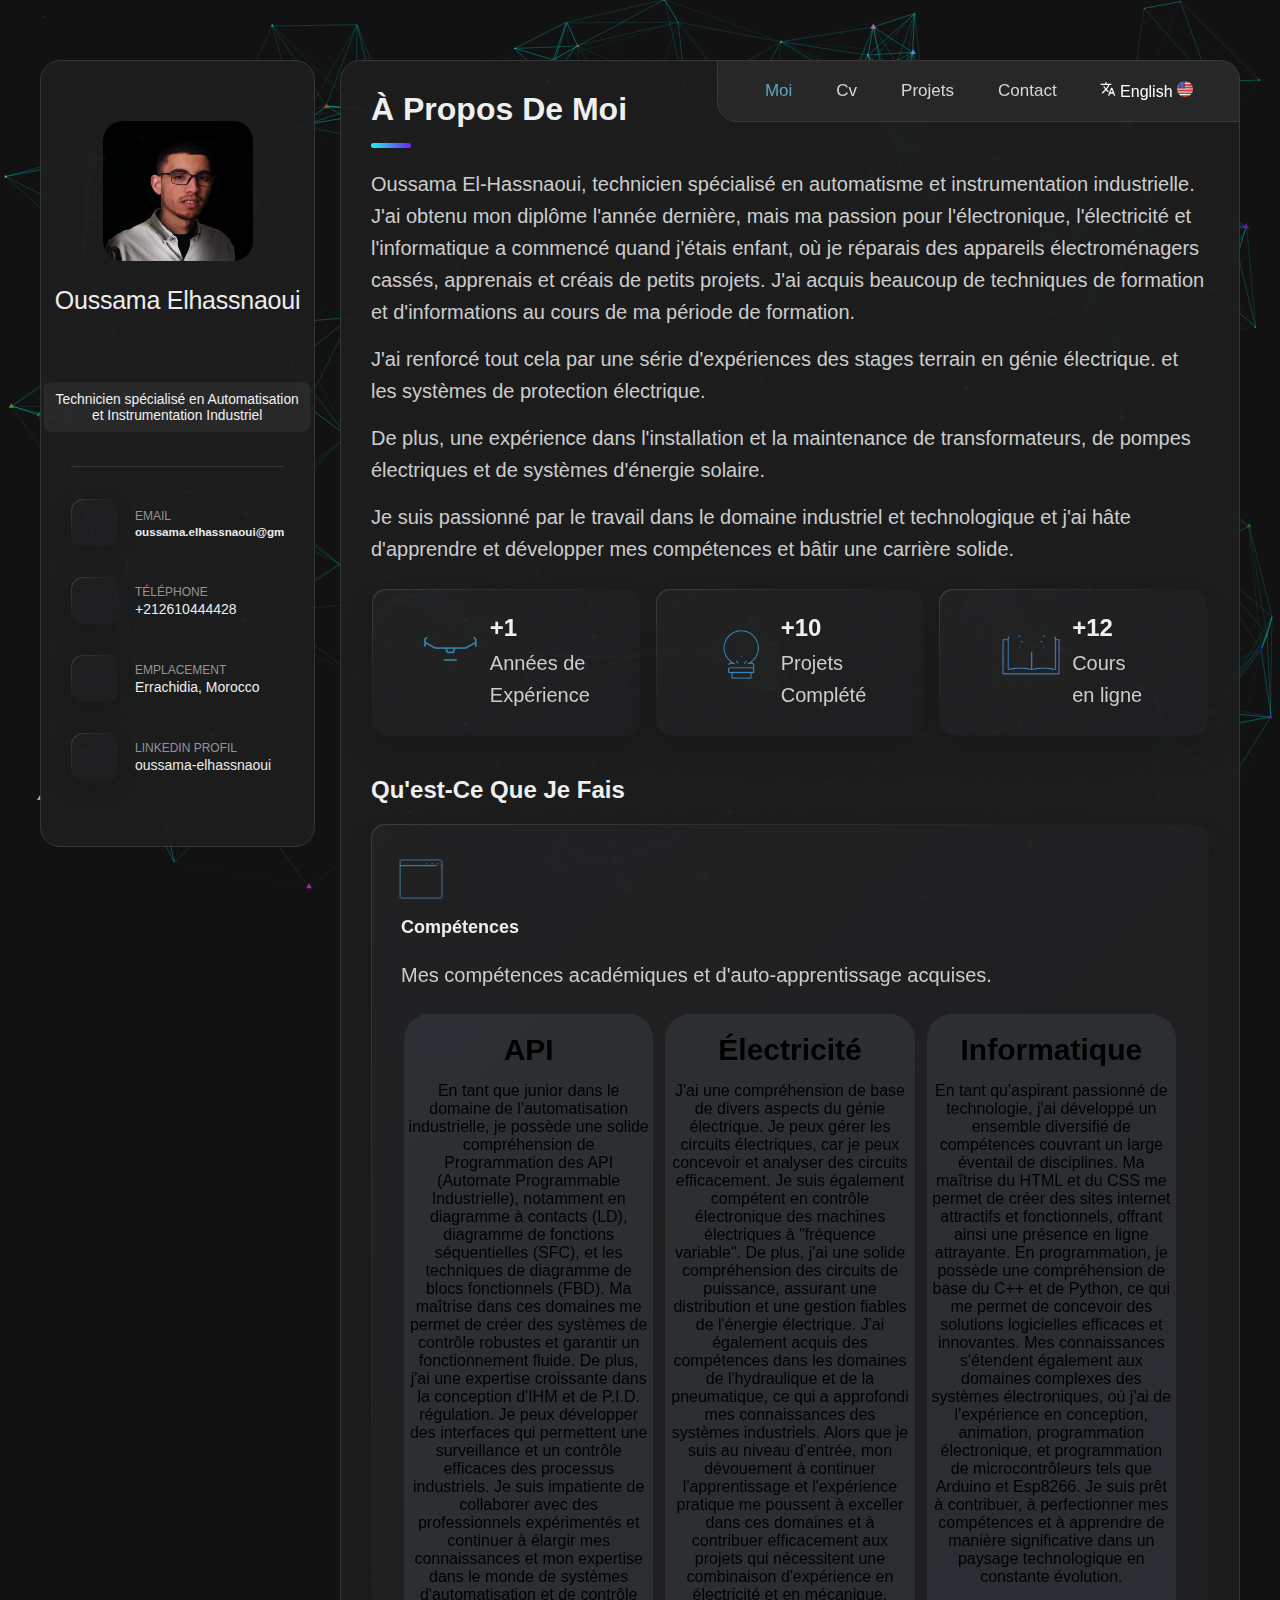
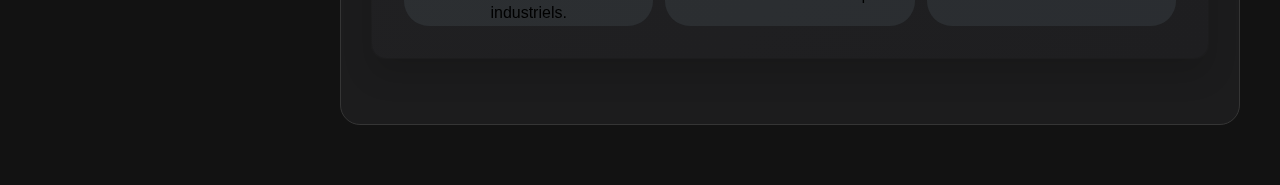
==== commit a4f870c8: "Update indexfr.html" ====
--- a/indexfr.html
+++ b/indexfr.html
@@ -250,16 +250,7 @@
           <div class="separator"></div>
 
           <ul class="social-list">
-            <li class="social-item">
-              <a
-                href="https://www.linktr.ee/oussama.el"
-                target="_blank"
-                class="social-link"
-              >
-                <!-- <ion-icon name="person-circle-outline"></ion-icon>  -->
-                Suis-moi 🚀
-              </a>
-            </li>
+            
 
             <!-- <li class="social-item">
               <a
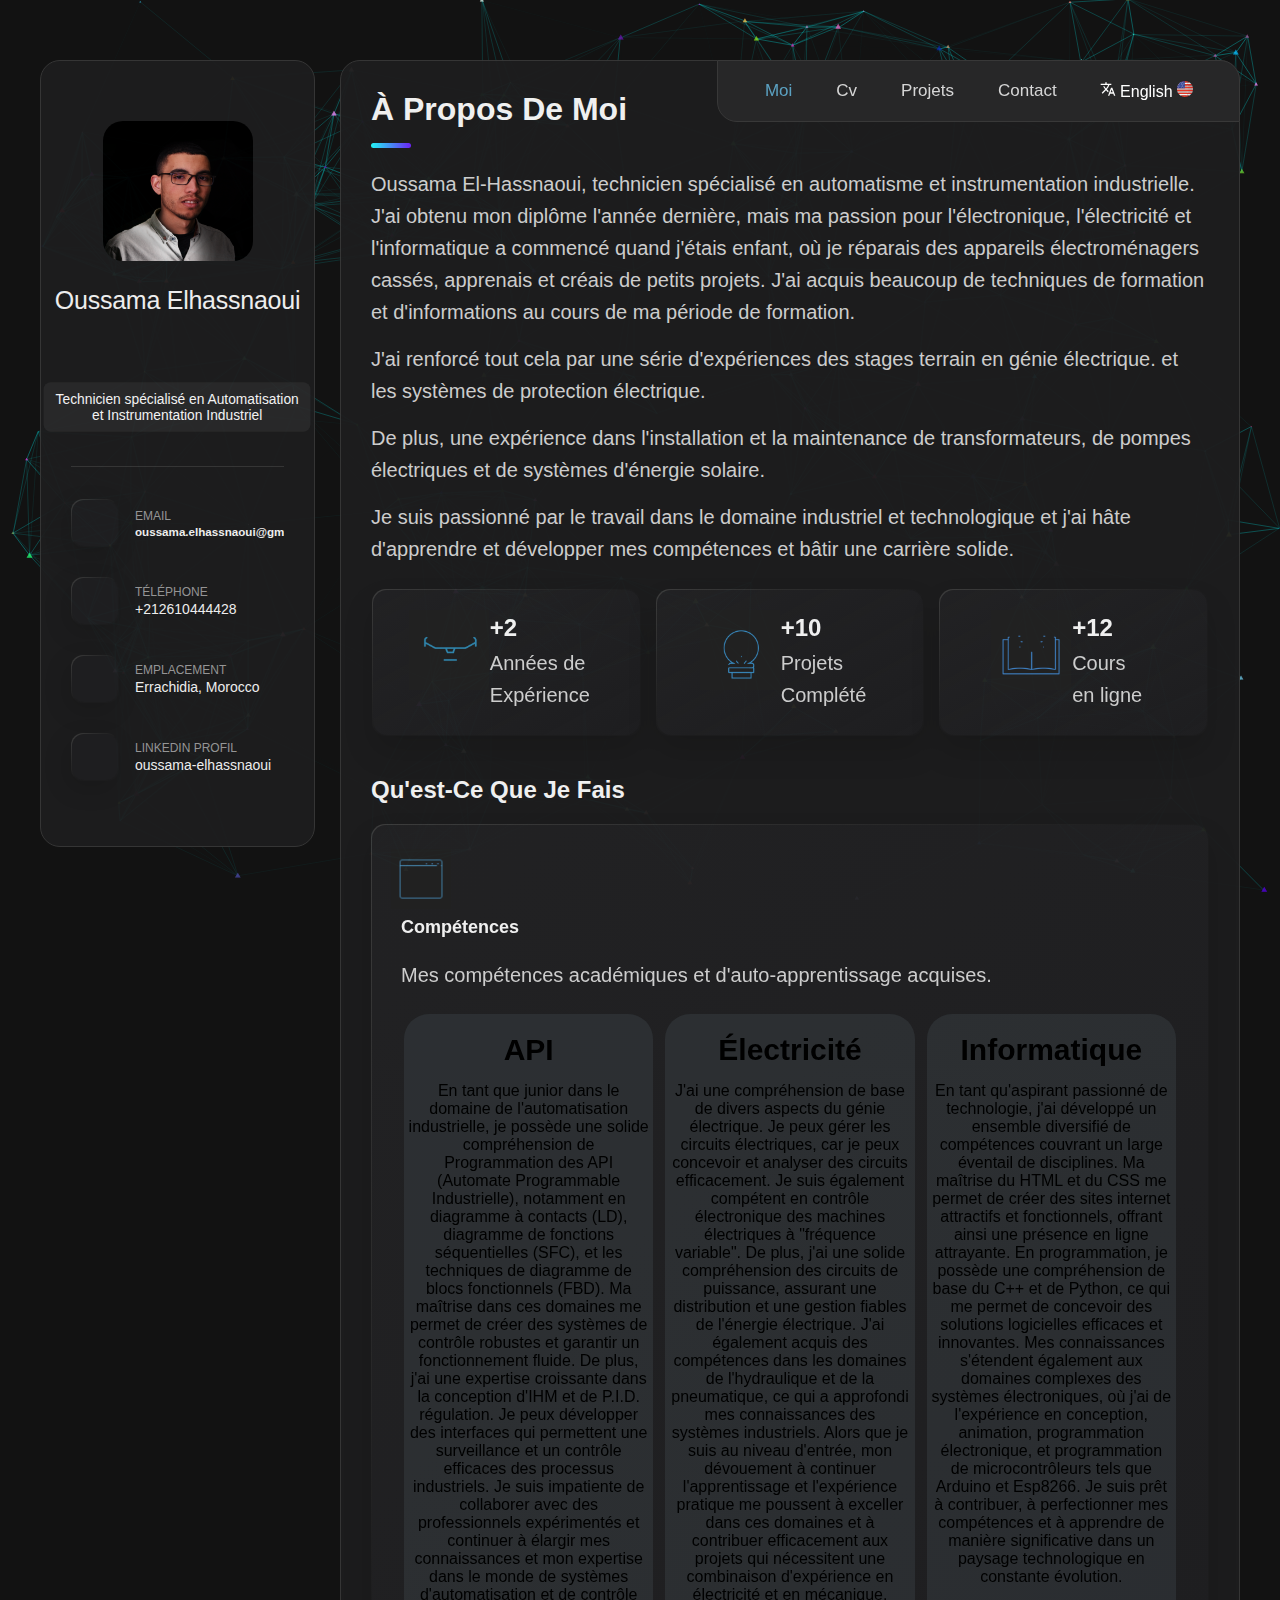
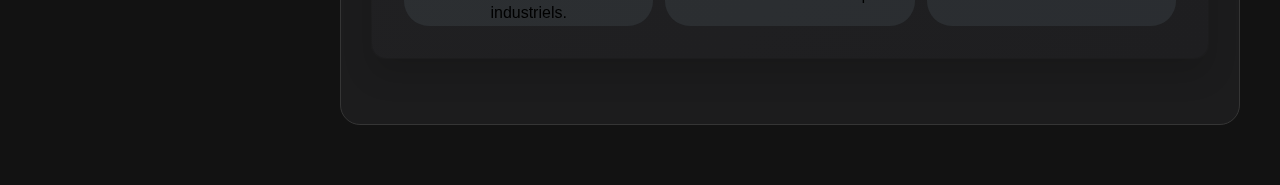
==== commit 2a089d44: "Update indexfr.html" ====
--- a/indexfr.html
+++ b/indexfr.html
@@ -390,7 +390,7 @@
                 </div>
 
                 <div class="facts-content-box">
-                  <h2 class="h2 facts-item-title">+1</h2>
+                  <h2 class="h2 facts-item-title">+2</h2>
 
                   <p class="facts-item-text">
                     Années de <br />
